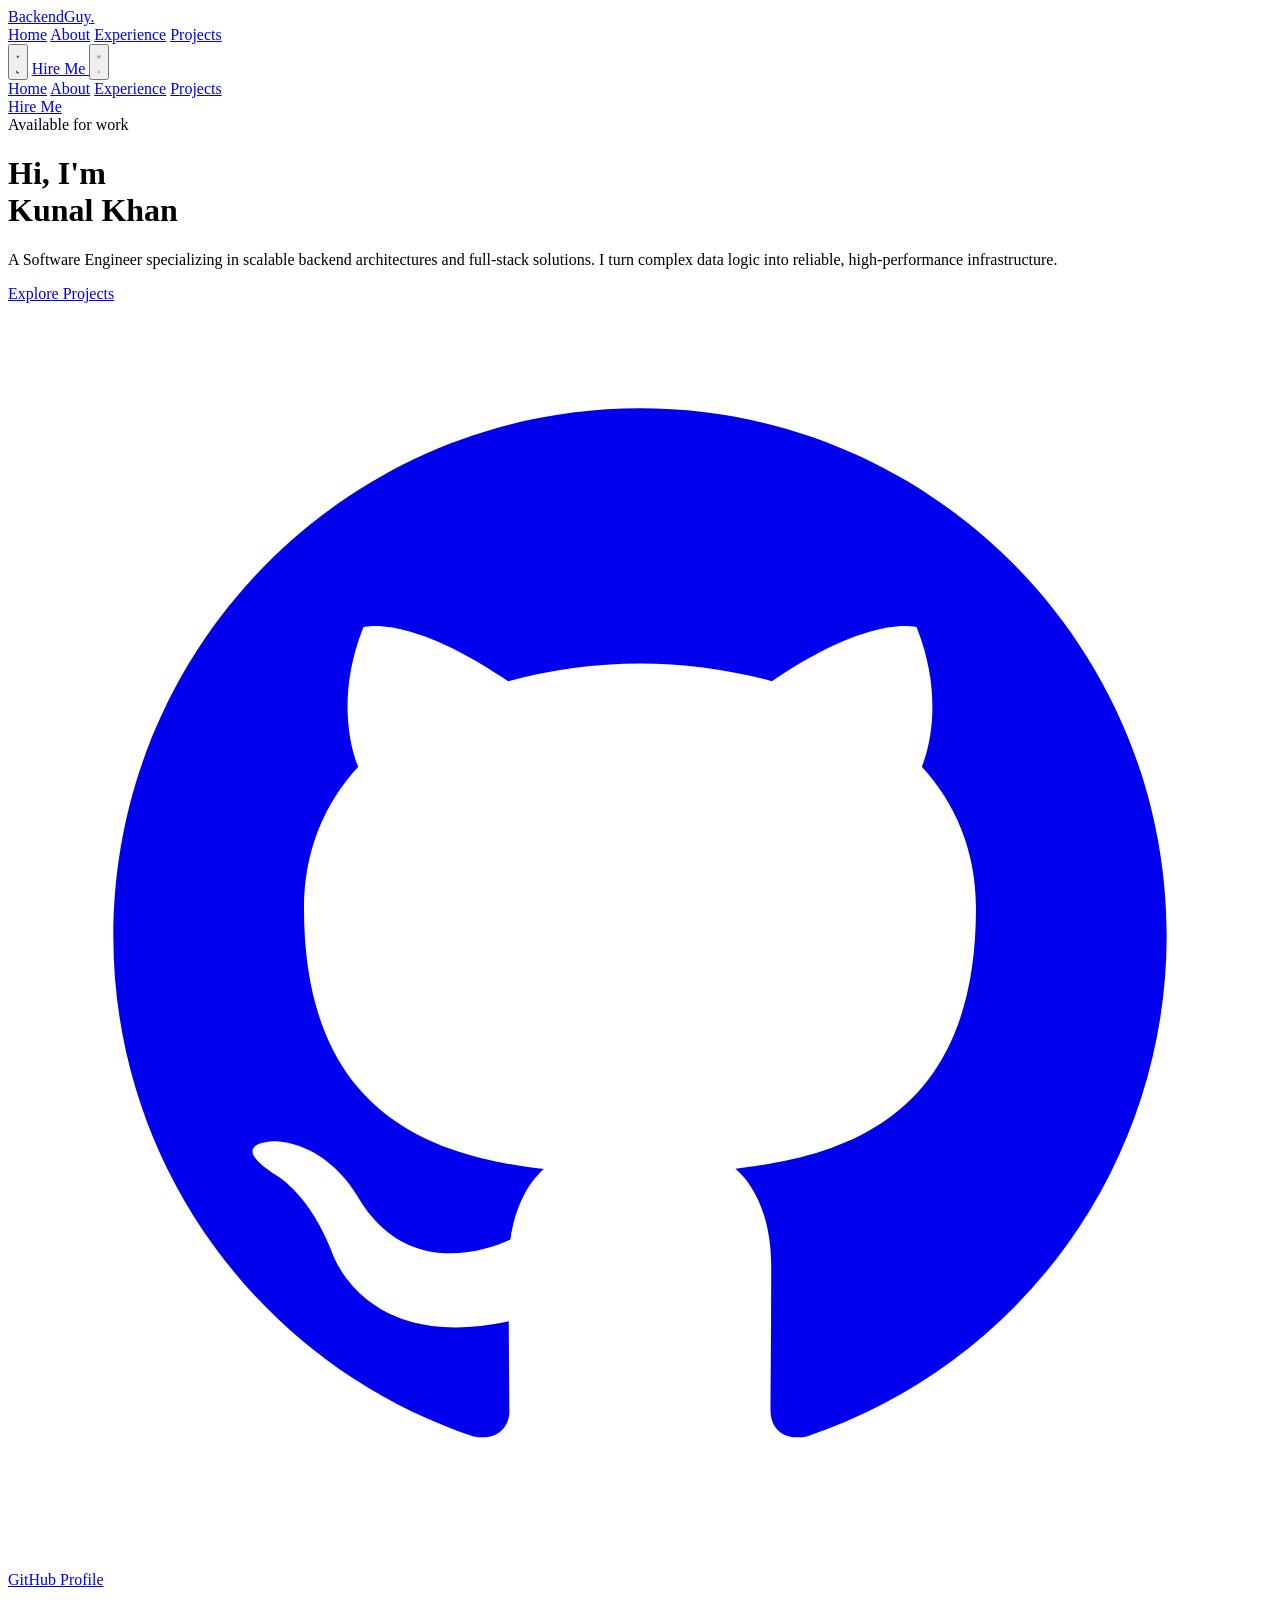
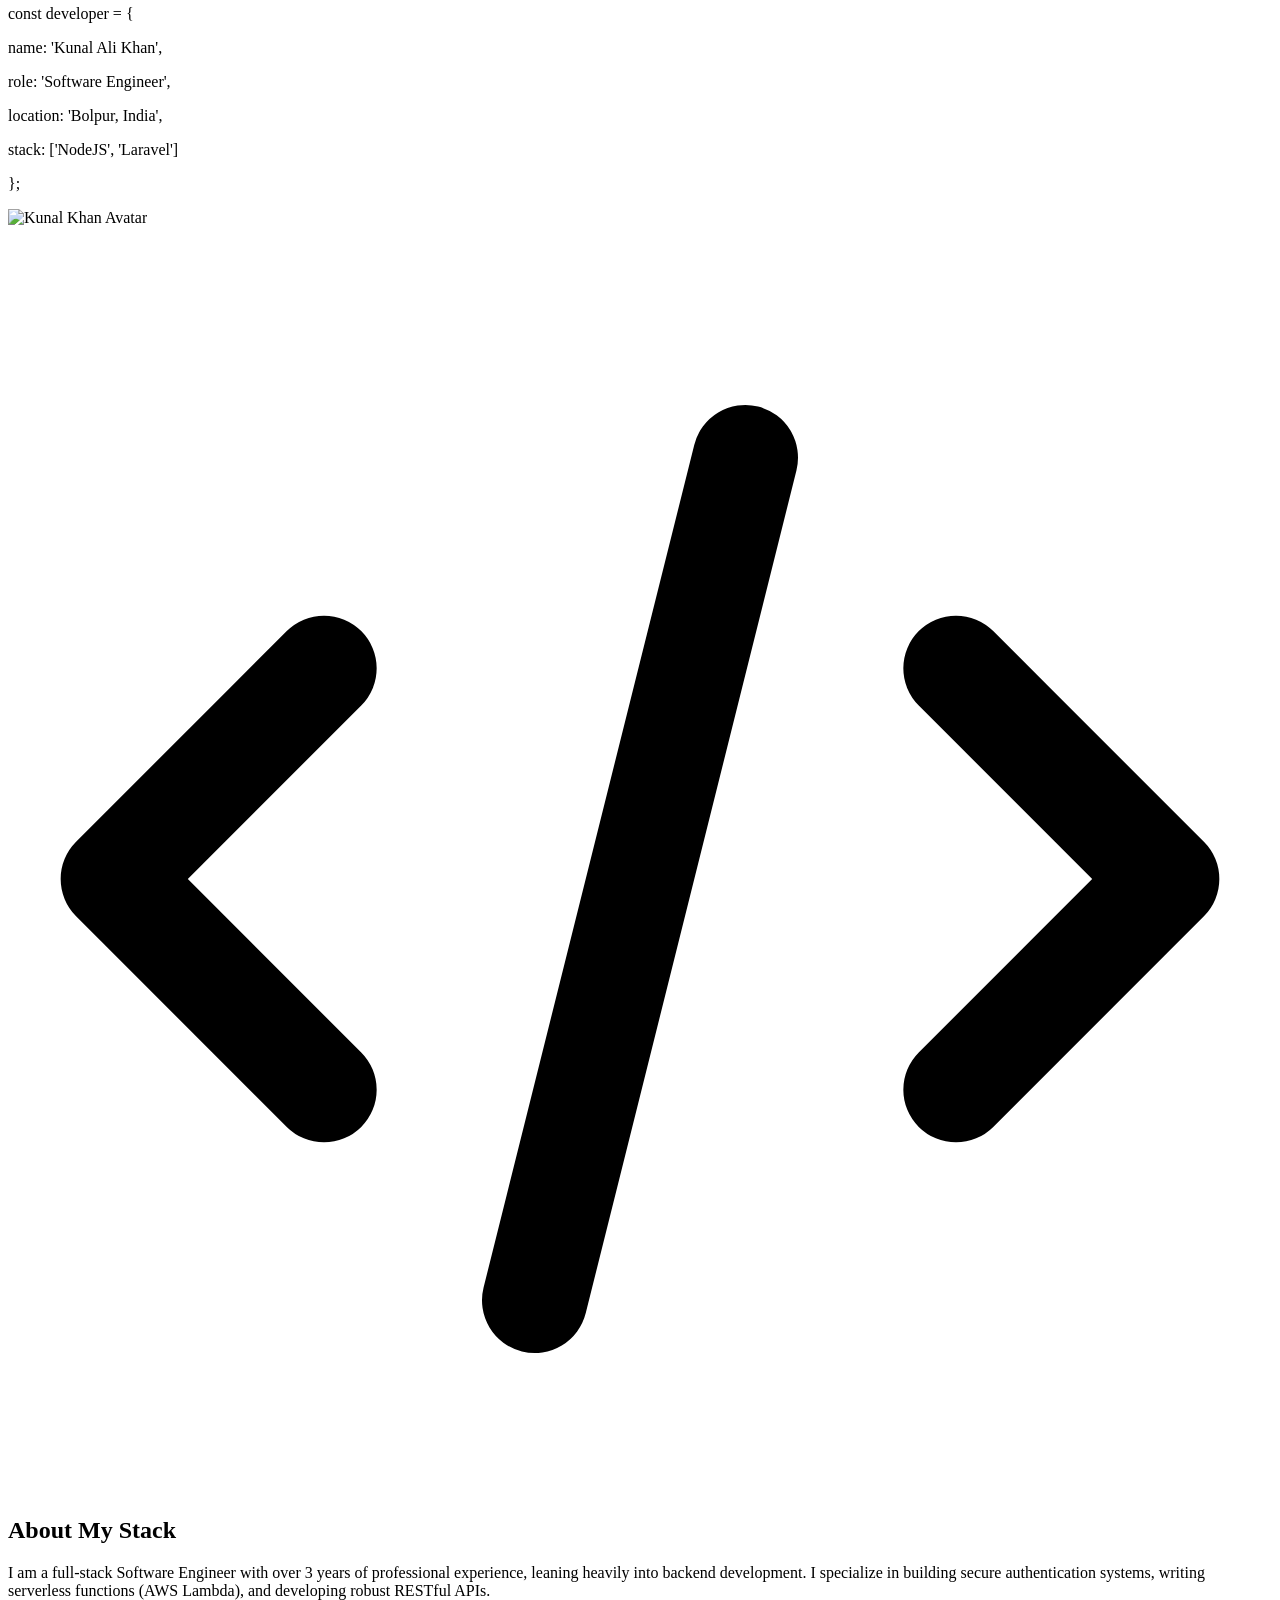
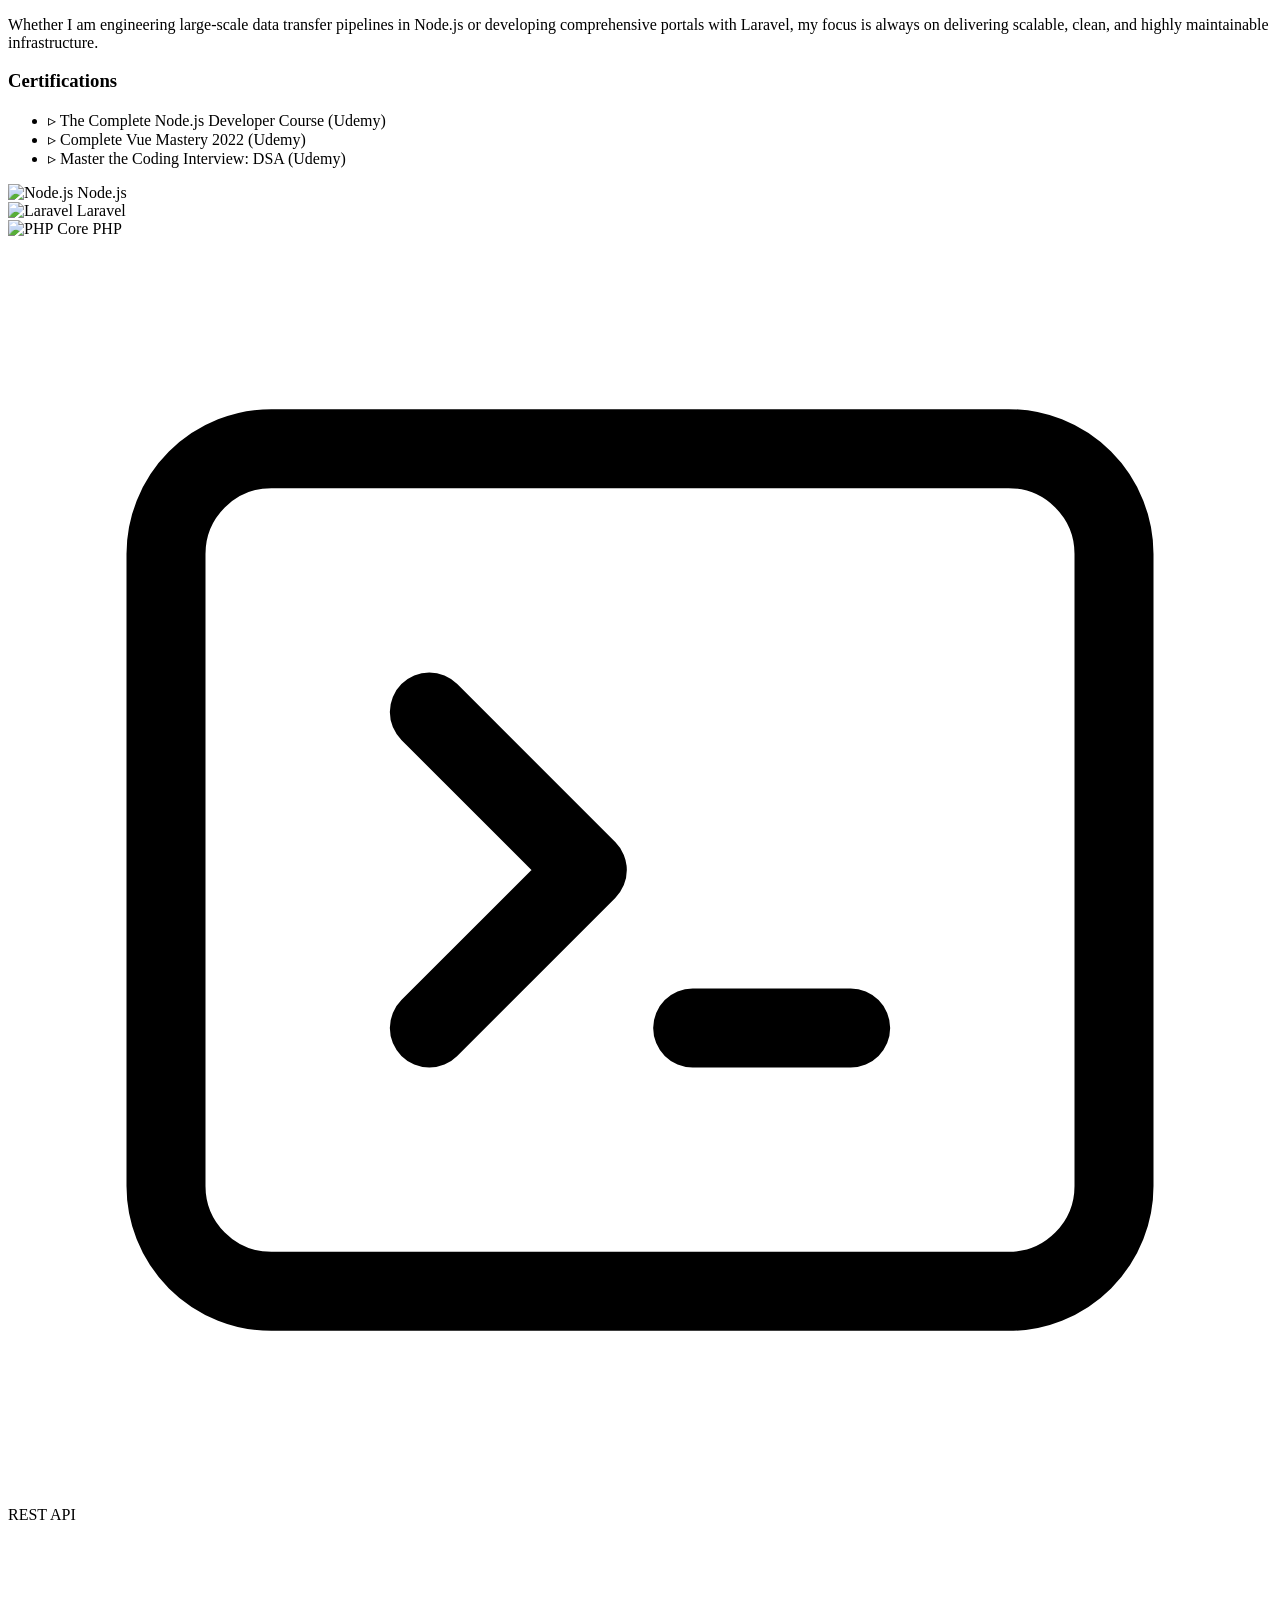
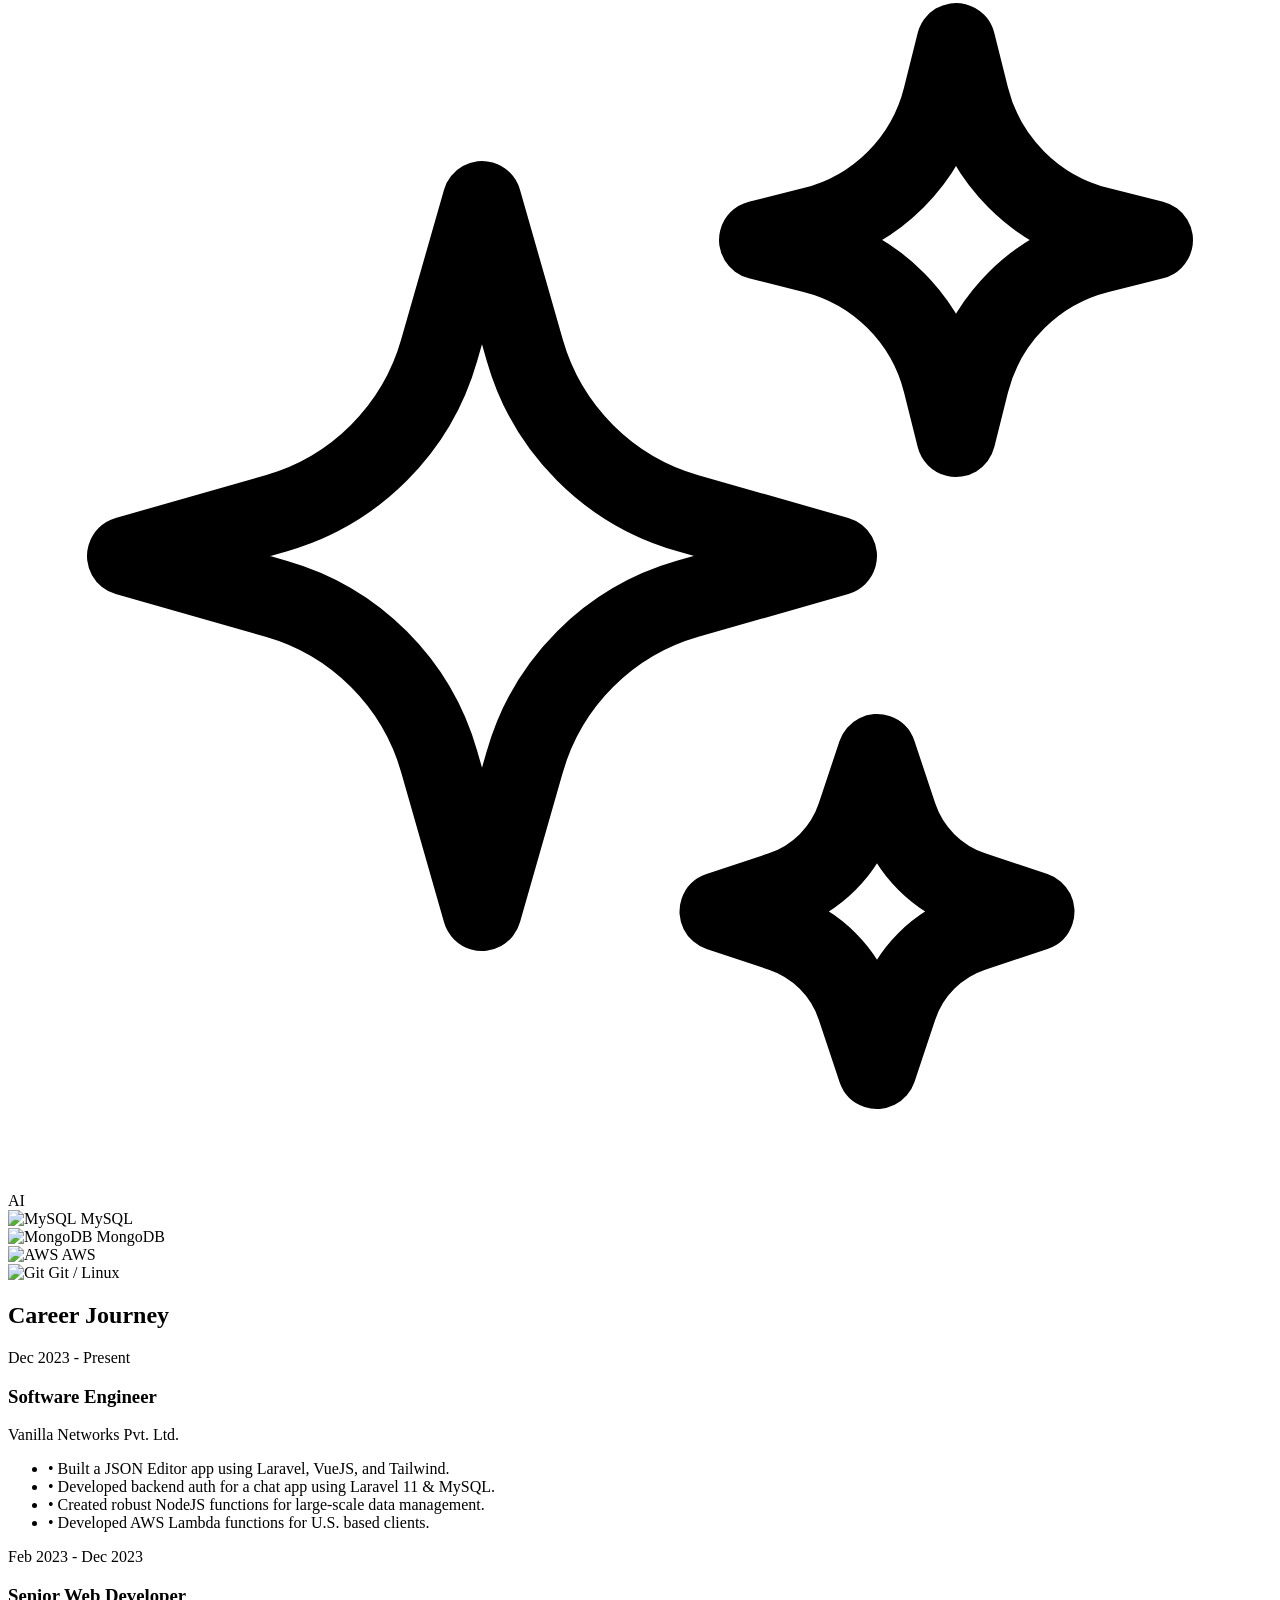
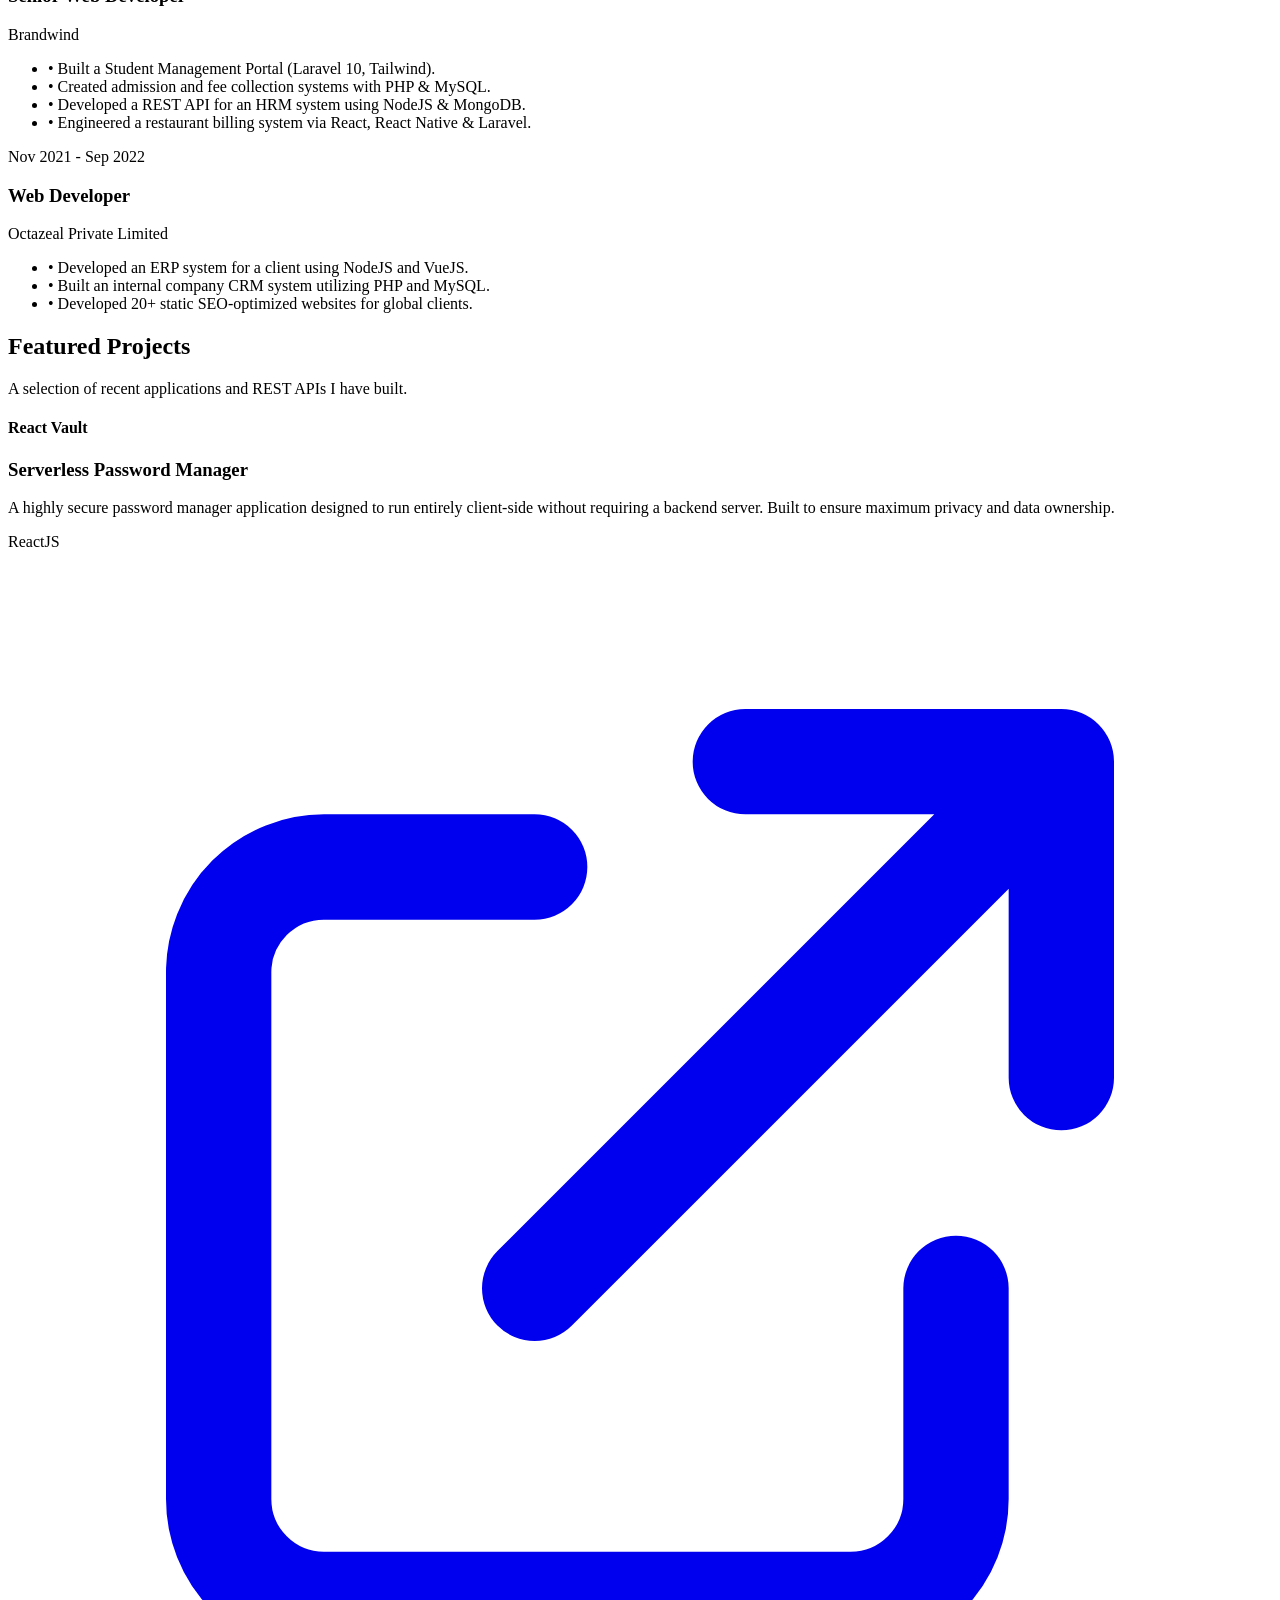
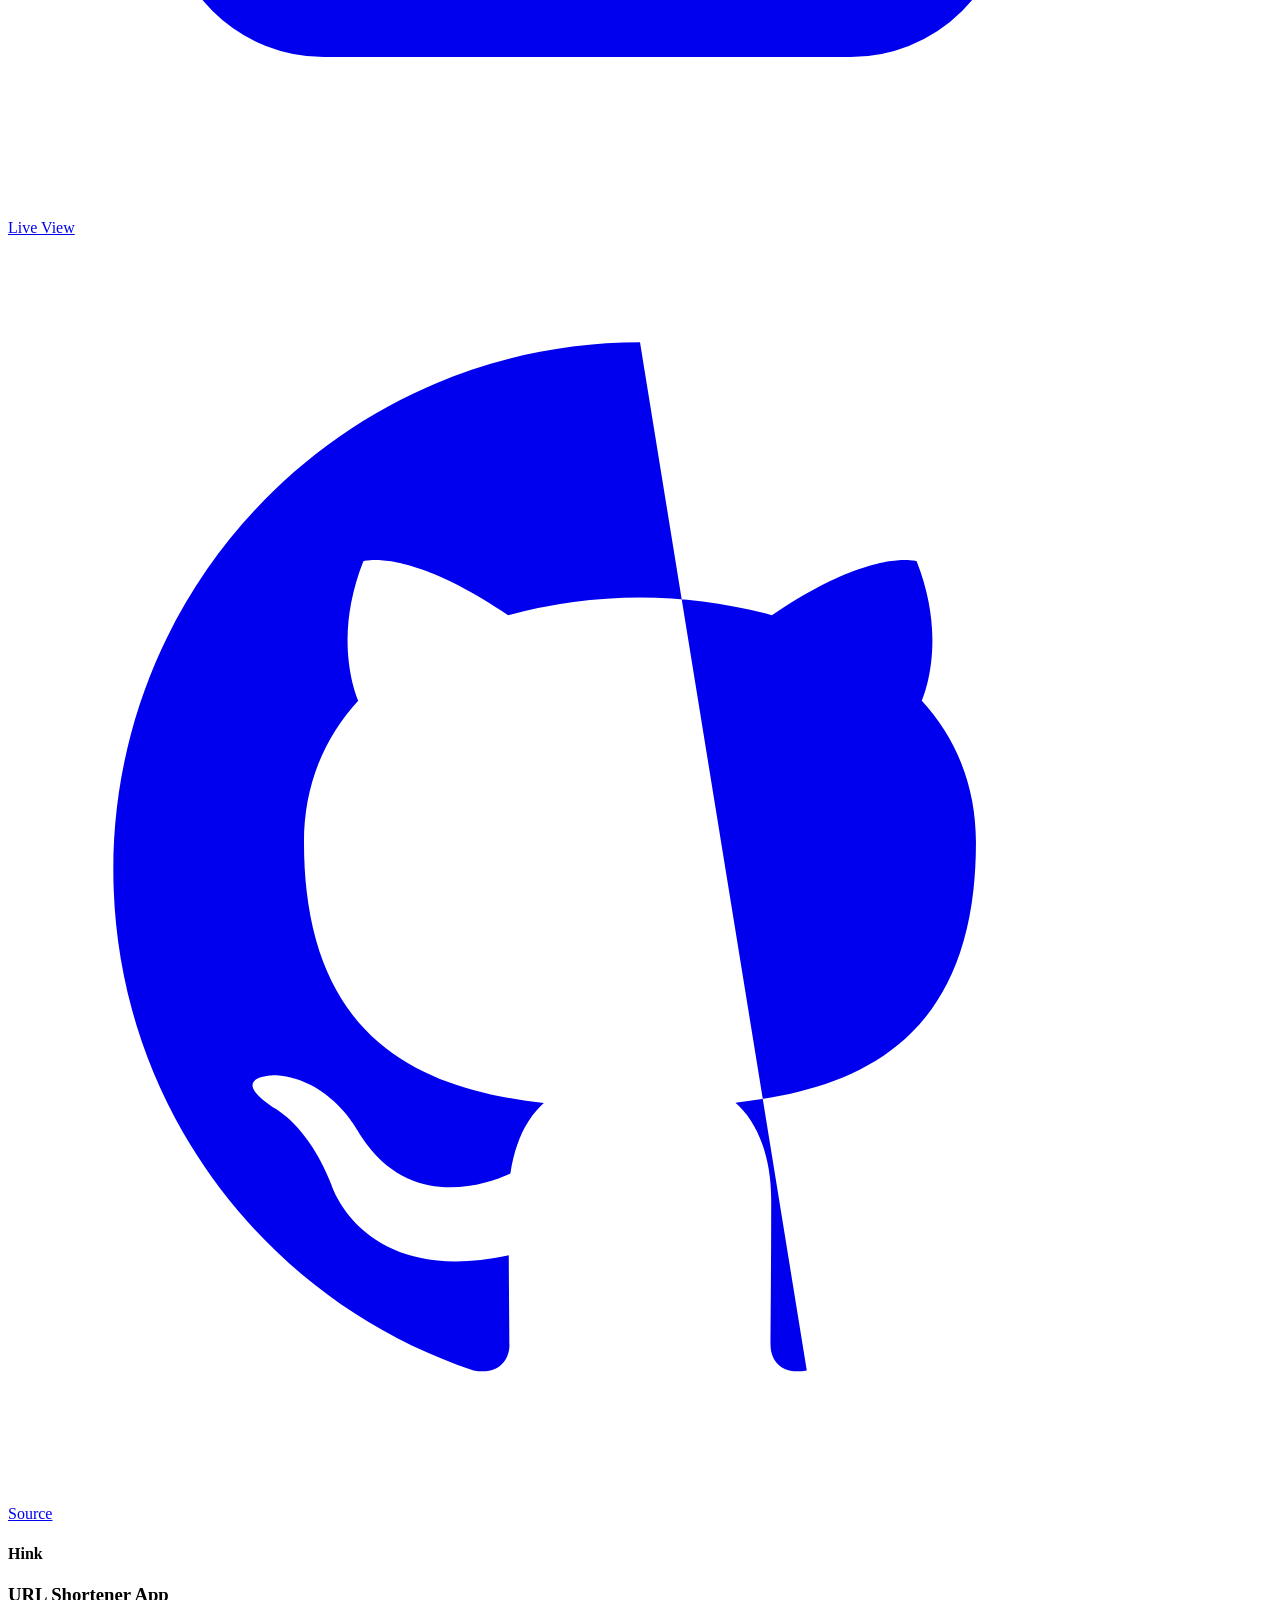
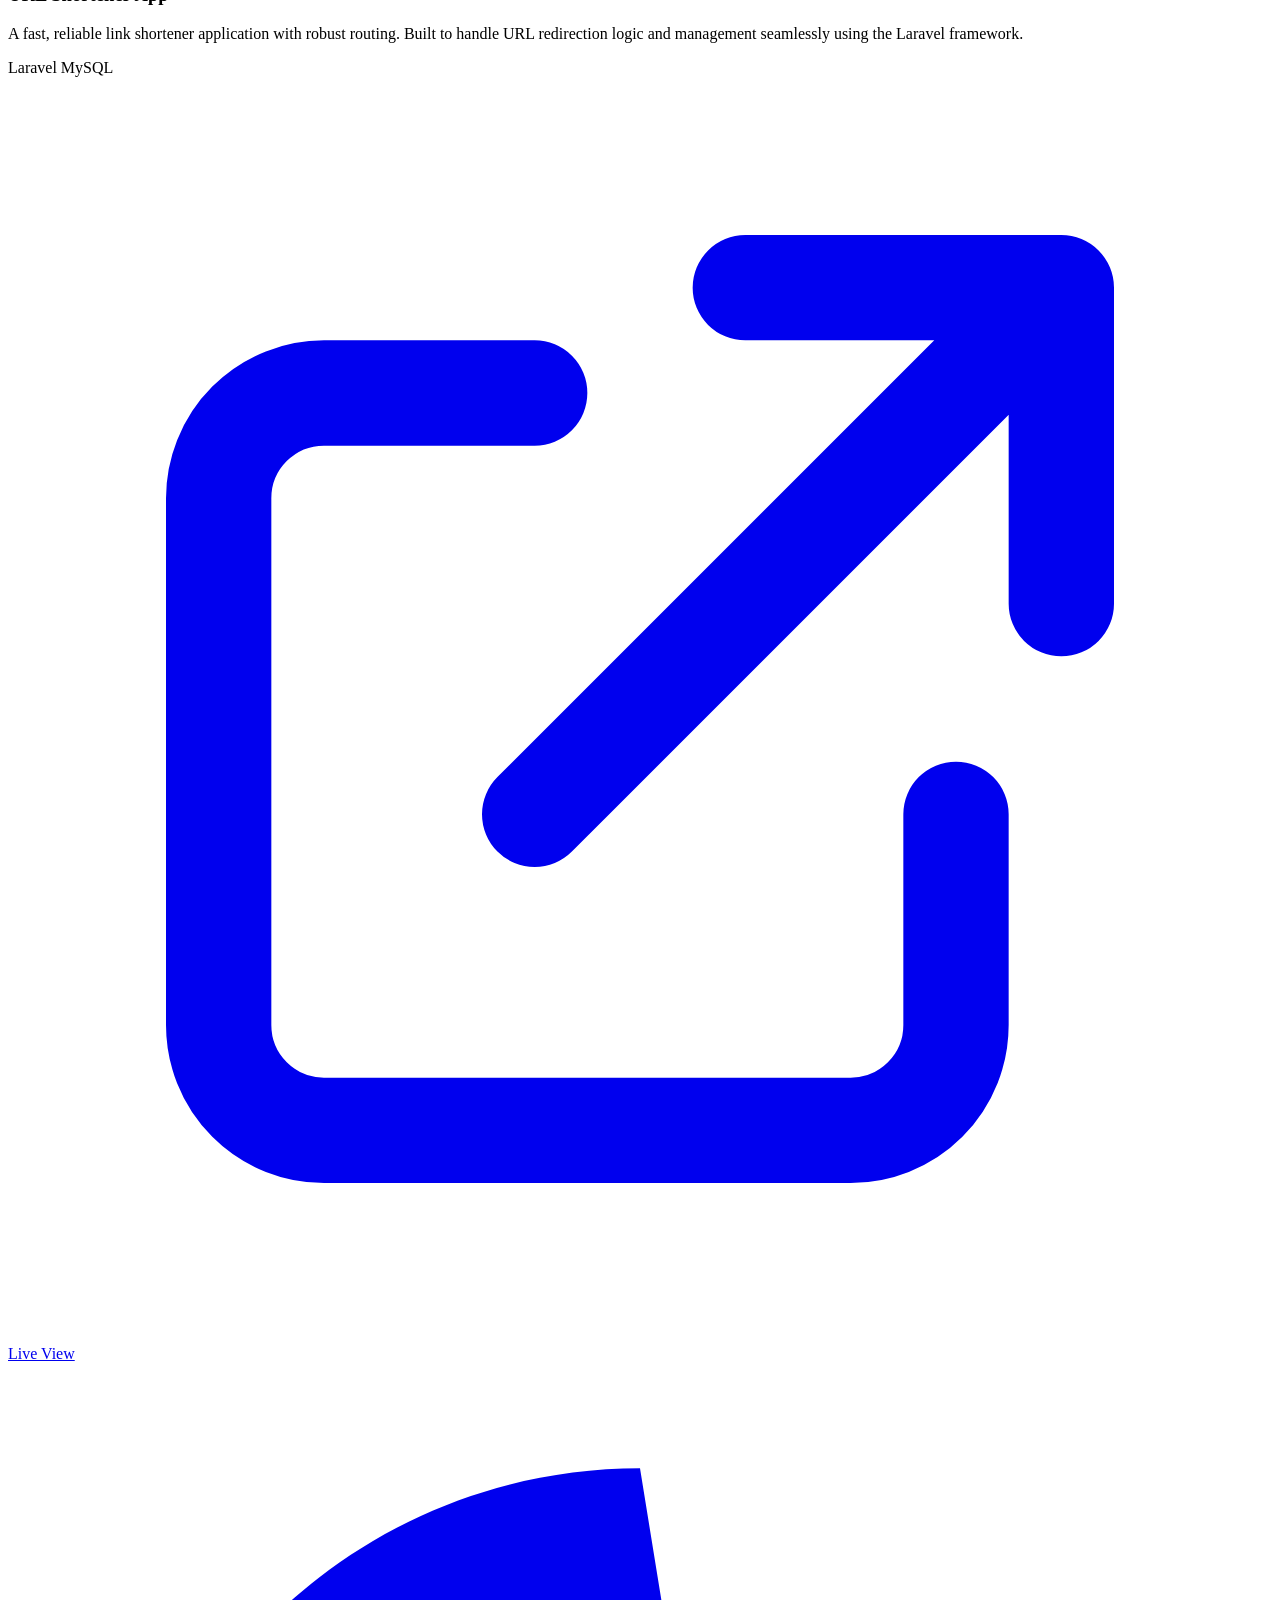
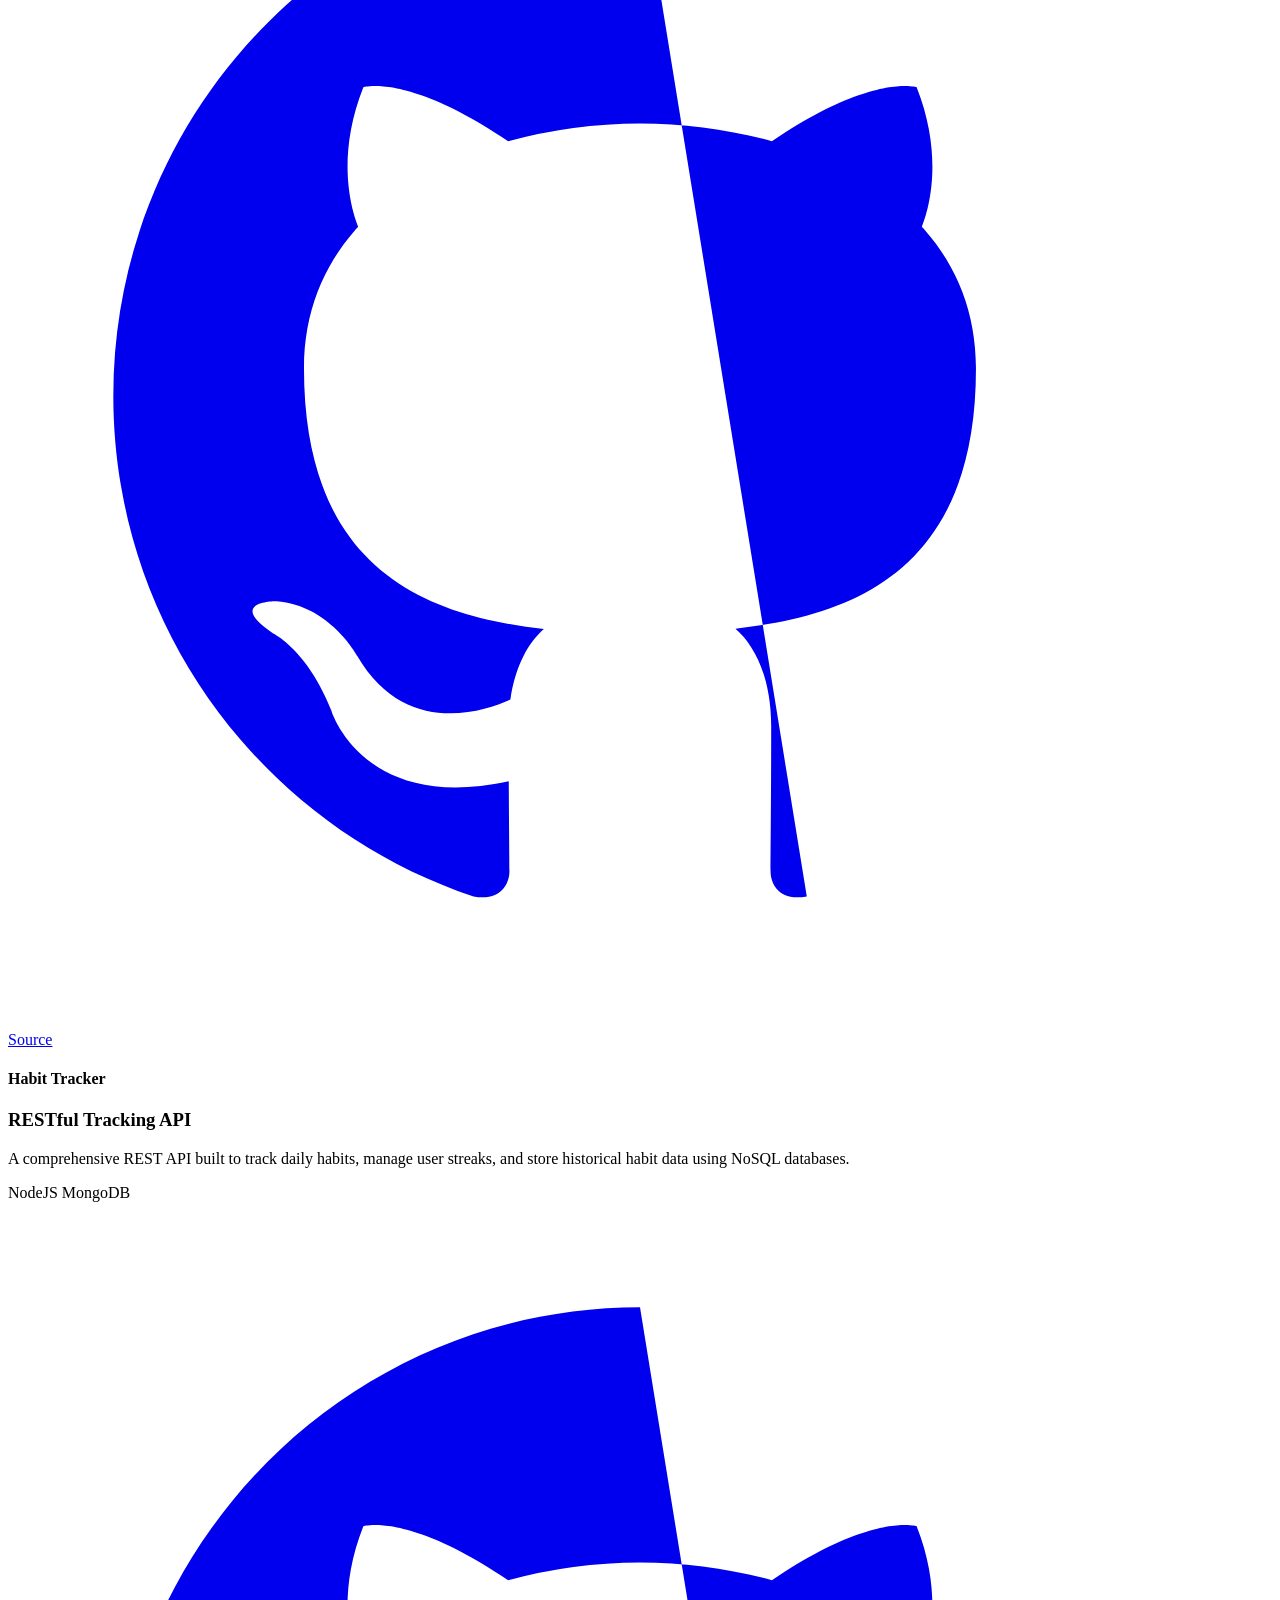
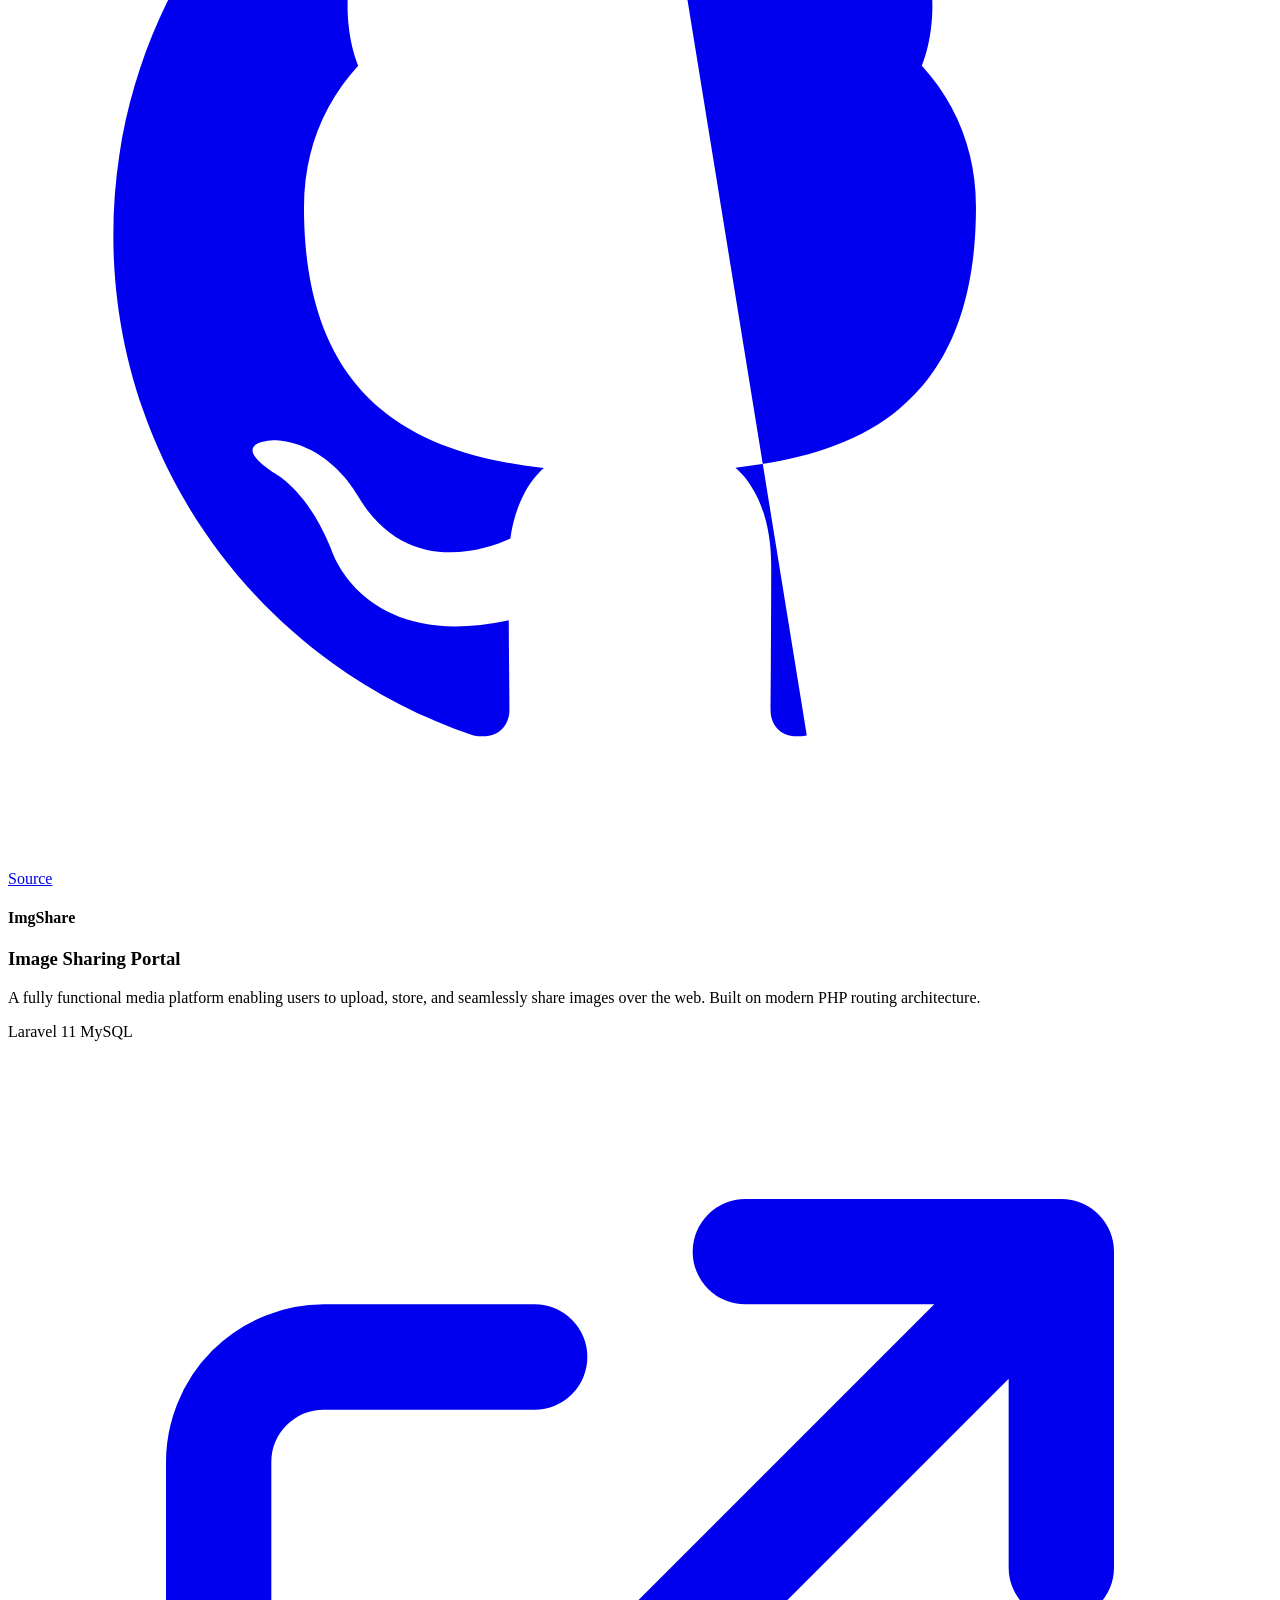
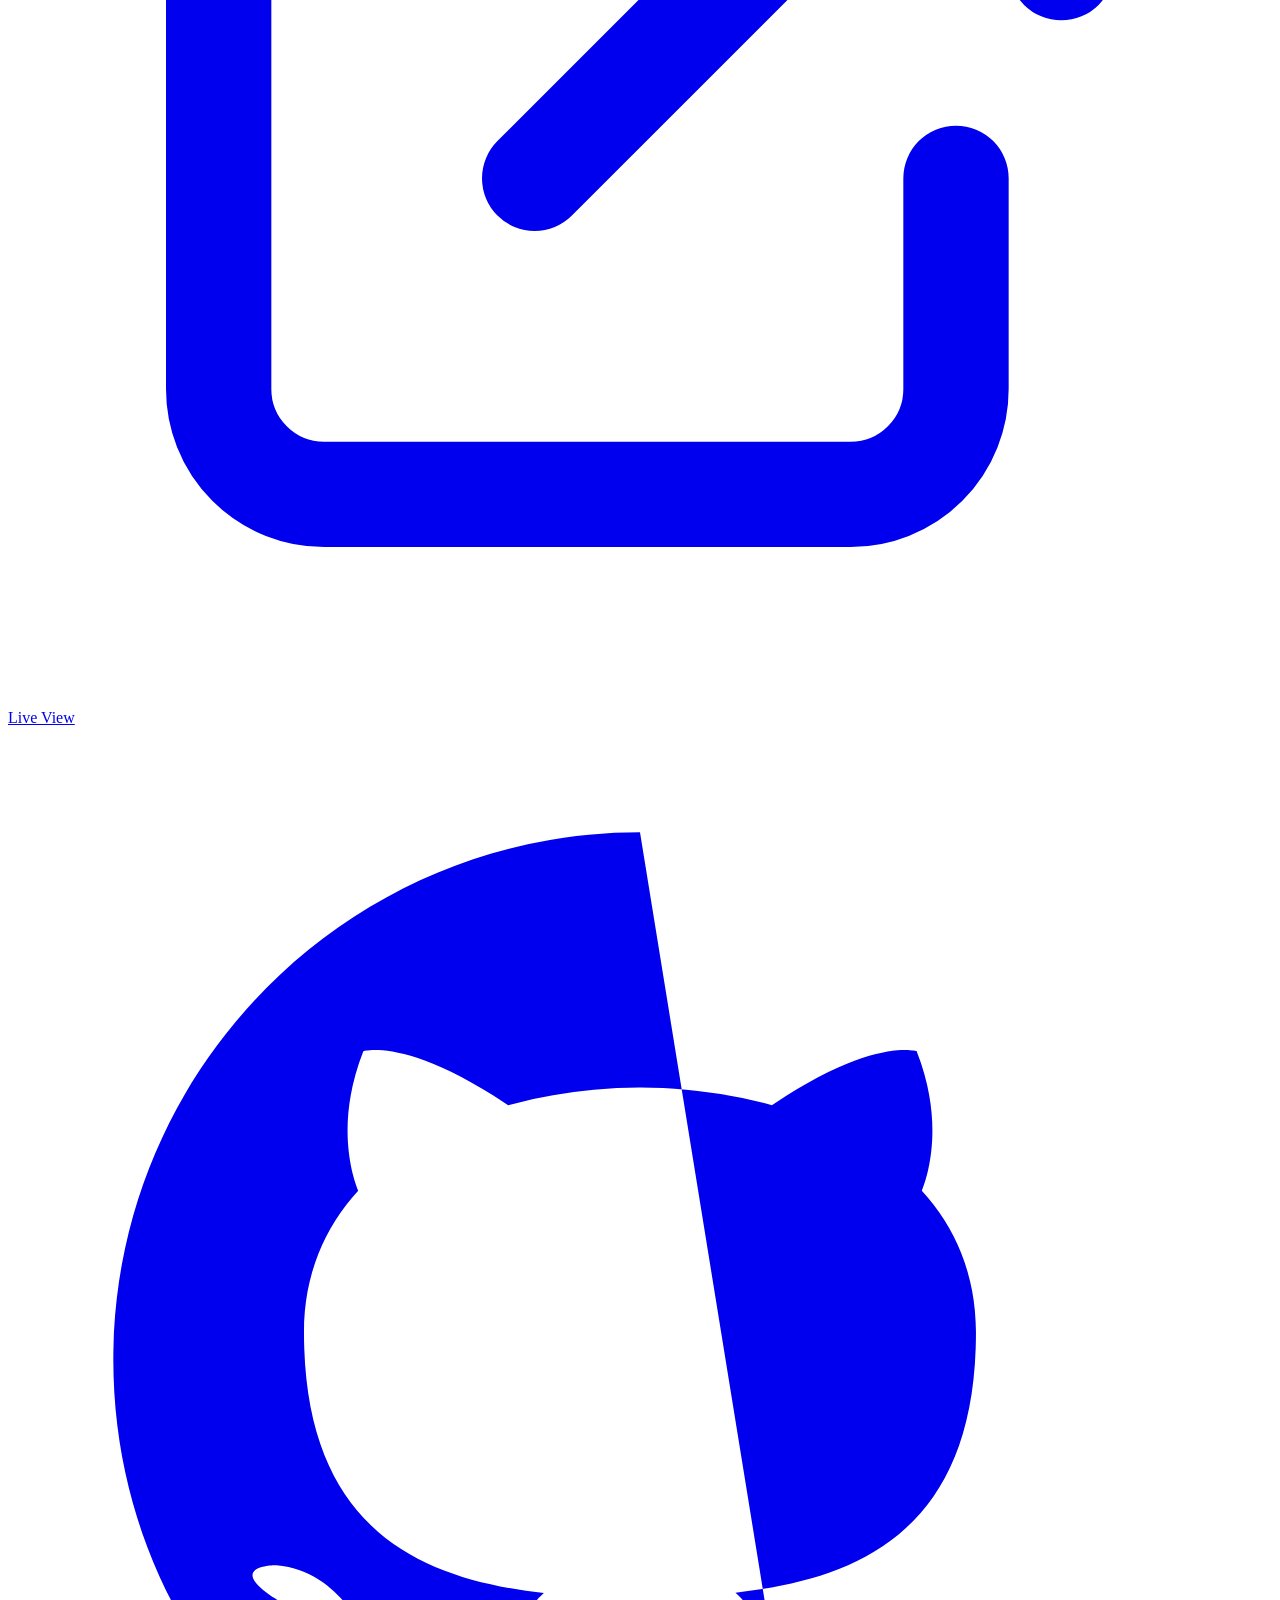
==== index.html @ 28c6eec7 "first commit" ====
<!DOCTYPE html>
<html lang="en" class="scroll-smooth">
<head>
    <meta charset="UTF-8">
    <meta name="viewport" content="width=device-width, initial-scale=1.0">
    <title>Kunal Ali Khan | Software Engineer & Backend Developer</title>
    <meta name="description" content="Portfolio of Kunal Ali Khan, Software Engineer specializing in scalable backends with Laravel, Node.js, and APIs.">
    
    <!-- Google Fonts: Inter & JetBrains Mono for tech look -->
    <link href="https://fonts.googleapis.com/css2?family=Inter:wght@300;400;600;800&family=JetBrains+Mono:wght@400;700&display=swap" rel="stylesheet">
    
    <!-- Tailwind CSS v4 CDN -->
    <script src="https://unpkg.com/@tailwindcss/browser@4"></script>

    <!-- Tailwind Configuration & Custom CSS -->
    <style type="text/tailwindcss">
        @theme {
            --font-sans: 'Inter', sans-serif;
            --font-mono: 'JetBrains Mono', monospace;
            /* Theme: Warm Amber & Yellow */
            --color-primary-400: #fbbf24; 
            --color-primary-500: #f59e0b; 
            --color-secondary-500: #eab308; 
            --color-secondary-600: #ca8a04; 
        }

        /* Explicitly enable class-based dark mode for Tailwind v4 */
        @variant dark (&:where(.dark, .dark *));

        /* Base Grid Pattern for Tech Vibe */
        .bg-grid-pattern {
            background-image: linear-gradient(to right, rgba(245, 158, 11, 0.05) 1px, transparent 1px),
                              linear-gradient(to bottom, rgba(245, 158, 11, 0.05) 1px, transparent 1px);
            background-size: 40px 40px;
        }

        .dark .bg-grid-pattern {
            background-image: linear-gradient(to right, rgba(251, 191, 36, 0.03) 1px, transparent 1px),
                              linear-gradient(to bottom, rgba(251, 191, 36, 0.03) 1px, transparent 1px);
        }

        /* Scroll Reveal Utility Classes */
        .reveal {
            opacity: 0;
            transform: translateY(30px);
            transition: all 0.8s cubic-bezier(0.5, 0, 0, 1);
        }
        .reveal.active {
            opacity: 1;
            transform: translateY(0);
        }
        .reveal-left {
            transform: translateX(-30px);
        }
        .reveal-right {
            transform: translateX(30px);
        }

        /* Custom Animations */
        @keyframes float {
            0% { transform: translateY(0px); }
            50% { transform: translateY(-10px); }
            100% { transform: translateY(0px); }
        }
        .animate-float { animation: float 4s ease-in-out infinite; }
        .animate-float-delayed { animation: float 4s ease-in-out 2s infinite; }
        
        @keyframes shimmer {
            0% { transform: translateX(-150%); }
            100% { transform: translateX(150%); }
        }
        .animate-shimmer {
            animation: shimmer 2s infinite;
        }
    </style>
</head>
<body class="bg-slate-50 text-slate-900 dark:bg-slate-950 dark:text-slate-100 transition-colors duration-300 font-sans antialiased relative selection:bg-primary-500 selection:text-slate-900">

    <!-- Grid Background -->
    <div class="fixed inset-0 bg-grid-pattern z-[-1] pointer-events-none"></div>

    <!-- NAVIGATION HEADER -->
    <nav id="navbar" class="fixed w-full top-0 z-50 bg-white/95 dark:bg-slate-950/95 backdrop-blur-xl border-b border-slate-200 dark:border-slate-800 transition-all duration-300 shadow-sm dark:shadow-none">
        <div class="max-w-7xl mx-auto px-4 sm:px-6 lg:px-8">
            <div class="flex justify-between items-center h-20 transition-all duration-300 relative z-50" id="nav-container">
                <!-- Logo -->
                <div class="flex-shrink-0 flex items-center">
                    <a href="#home" class="text-2xl font-extrabold tracking-tighter bg-clip-text text-transparent bg-gradient-to-r from-secondary-600 to-primary-500">
                        BackendGuy<span class="text-slate-900 dark:text-white">.</span>
                    </a>
                </div>
                
                <!-- Desktop Menu -->
                <div class="hidden md:flex items-center space-x-2">
                    <a href="#home" class="nav-link px-4 py-2 rounded-lg text-sm font-bold text-slate-700 dark:text-slate-300 hover:text-primary-500 dark:hover:text-primary-400 hover:bg-slate-100 dark:hover:bg-slate-800/50 transition-all">Home</a>
                    <a href="#about" class="nav-link px-4 py-2 rounded-lg text-sm font-bold text-slate-700 dark:text-slate-300 hover:text-primary-500 dark:hover:text-primary-400 hover:bg-slate-100 dark:hover:bg-slate-800/50 transition-all">About</a>
                    <a href="#experience" class="nav-link px-4 py-2 rounded-lg text-sm font-bold text-slate-700 dark:text-slate-300 hover:text-primary-500 dark:hover:text-primary-400 hover:bg-slate-100 dark:hover:bg-slate-800/50 transition-all">Experience</a>
                    <a href="#projects" class="nav-link px-4 py-2 rounded-lg text-sm font-bold text-slate-700 dark:text-slate-300 hover:text-primary-500 dark:hover:text-primary-400 hover:bg-slate-100 dark:hover:bg-slate-800/50 transition-all">Projects</a>
                </div>

                <!-- Right Side Actions -->
                <div class="flex items-center space-x-2 sm:space-x-4">
                    <!-- Theme Toggle -->
                    <button id="theme-toggle" class="p-2 rounded-full hover:bg-slate-200 dark:hover:bg-slate-800 transition-colors focus:outline-none" aria-label="Toggle Dark Mode">
                        <svg id="theme-toggle-light-icon" class="hidden w-5 h-5 text-amber-500" fill="currentColor" viewBox="0 0 20 20"><path d="M10 2a1 1 0 011 1v1a1 1 0 11-2 0V3a1 1 0 011-1zm4 8a4 4 0 11-8 0 4 4 0 018 0zm-.464 4.95l.707.707a1 1 0 001.414-1.414l-.707-.707a1 1 0 00-1.414 1.414zm2.12-10.607a1 1 0 010 1.414l-.706.707a1 1 0 11-1.414-1.414l.707-.707a1 1 0 011.414 0zM17 11a1 1 0 100-2h-1a1 1 0 100 2h1zm-7 4a1 1 0 011 1v1a1 1 0 11-2 0v-1a1 1 0 011-1zM5.05 6.464A1 1 0 106.465 5.05l-.708-.707a1 1 0 00-1.414 1.414l.707.707zm1.414 8.486l-.707.707a1 1 0 01-1.414-1.414l.707-.707a1 1 0 011.414 1.414zM4 11a1 1 0 100-2H3a1 1 0 000 2h1z"/></svg>
                        <svg id="theme-toggle-dark-icon" class="hidden w-5 h-5 text-slate-800 dark:text-slate-300" fill="currentColor" viewBox="0 0 20 20"><path d="M17.293 13.293A8 8 0 016.707 2.707a8.001 8.001 0 1010.586 10.586z"/></svg>
                    </button>
                    
                    <!-- Desktop CTA -->
                    <a href="#contact" class="hidden md:inline-flex px-5 py-2.5 text-sm font-bold text-slate-900 bg-gradient-to-r from-primary-400 to-primary-500 rounded-full hover:shadow-lg hover:shadow-primary-500/30 hover:-translate-y-0.5 transition-all">
                        Hire Me
                    </a>

                    <!-- Mobile Menu Button -->
                    <button id="mobile-menu-btn" class="md:hidden p-2 rounded-lg text-slate-800 dark:text-slate-200 hover:bg-slate-200 dark:hover:bg-slate-800 transition-colors focus:outline-none" aria-label="Open Mobile Menu">
                        <svg id="menu-icon-open" class="w-6 h-6" fill="none" stroke="currentColor" viewBox="0 0 24 24"><path stroke-linecap="round" stroke-linejoin="round" stroke-width="2" d="M4 6h16M4 12h16M4 18h16"/></svg>
                        <svg id="menu-icon-close" class="hidden w-6 h-6" fill="none" stroke="currentColor" viewBox="0 0 24 24"><path stroke-linecap="round" stroke-linejoin="round" stroke-width="2" d="M6 18L18 6M6 6l12 12"/></svg>
                    </button>
                </div>
            </div>
        </div>
    </nav>

    <!-- MOBILE MENU OVERLAY -->
    <div id="mobile-menu" class="fixed inset-0 z-40 bg-white dark:bg-slate-900 translate-x-full transition-transform duration-300 ease-in-out md:hidden flex flex-col pt-24 pb-8 px-6 overflow-y-auto shadow-2xl">
        <div class="flex flex-col space-y-2 text-center mt-8">
            <a href="#home" class="mobile-link text-2xl font-extrabold text-slate-800 dark:text-slate-200 py-4 border-b border-slate-100 dark:border-slate-800 transition-colors">Home</a>
            <a href="#about" class="mobile-link text-2xl font-extrabold text-slate-800 dark:text-slate-200 py-4 border-b border-slate-100 dark:border-slate-800 transition-colors">About</a>
            <a href="#experience" class="mobile-link text-2xl font-extrabold text-slate-800 dark:text-slate-200 py-4 border-b border-slate-100 dark:border-slate-800 transition-colors">Experience</a>
            <a href="#projects" class="mobile-link text-2xl font-extrabold text-slate-800 dark:text-slate-200 py-4 border-b border-slate-100 dark:border-slate-800 transition-colors">Projects</a>
            
            <div class="pt-10">
                <a href="#contact" class="mobile-link inline-block w-full px-6 py-4 text-lg font-bold text-slate-900 bg-gradient-to-r from-primary-400 to-primary-500 rounded-xl shadow-lg hover:shadow-primary-500/30 transition-all">
                    Hire Me
                </a>
            </div>
        </div>
    </div>

    <!-- HERO SECTION -->
    <main id="home" class="min-h-screen flex items-center pt-20 overflow-hidden relative">
        <div class="absolute top-1/4 left-1/4 w-96 h-96 bg-primary-500/20 rounded-full mix-blend-multiply filter blur-3xl opacity-50 dark:opacity-20 animate-float"></div>
        <div class="absolute bottom-1/4 right-1/4 w-96 h-96 bg-secondary-500/20 rounded-full mix-blend-multiply filter blur-3xl opacity-50 dark:opacity-20 animate-float-delayed"></div>

        <div class="max-w-7xl mx-auto px-4 sm:px-6 lg:px-8 w-full">
            <div class="grid grid-cols-1 lg:grid-cols-2 gap-12 items-center mt-10 lg:mt-0">
                
                <div class="reveal reveal-left">
                    <div class="inline-flex items-center space-x-2 px-3 py-1 rounded-full bg-slate-100 dark:bg-slate-800/80 border border-slate-200 dark:border-slate-700 mb-6">
                        <span class="relative flex h-2 w-2">
                          <span class="animate-ping absolute inline-flex h-full w-full rounded-full bg-green-400 opacity-75"></span>
                          <span class="relative inline-flex rounded-full h-2 w-2 bg-green-500"></span>
                        </span>
                        <span class="text-xs font-semibold text-slate-600 dark:text-slate-300 uppercase tracking-wider">Available for work</span>
                    </div>
                    
                    <h1 class="text-5xl sm:text-6xl md:text-7xl font-extrabold tracking-tight mb-6 leading-tight">
                        Hi, I'm <br>
                        <span class="bg-clip-text text-transparent bg-gradient-to-r from-secondary-600 to-primary-500">Kunal Khan</span><br>
                    </h1>
                    
                    <p class="text-lg sm:text-xl text-slate-600 dark:text-slate-400 mb-8 max-w-lg leading-relaxed">
                        A Software Engineer specializing in scalable backend architectures and full-stack solutions. I turn complex data logic into reliable, high-performance infrastructure.
                    </p>
                    
                    <div class="flex flex-wrap gap-4">
                        <a href="#projects" class="px-8 py-3.5 text-base font-bold rounded-lg text-slate-900 bg-primary-500 hover:bg-primary-400 transition-all shadow-xl shadow-primary-500/20 hover:-translate-y-1">
                            Explore Projects
                        </a>
                        <a href="https://github.com/kunalkhanx" target="_blank" class="px-8 py-3.5 text-base font-bold rounded-lg text-slate-900 bg-white border border-slate-200 dark:bg-slate-900 dark:text-white dark:border-slate-700 hover:bg-slate-50 dark:hover:bg-slate-800 transition-all hover:-translate-y-1 flex items-center gap-2">
                            <svg class="w-5 h-5" fill="currentColor" viewBox="0 0 24 24"><path fill-rule="evenodd" d="M12 2C6.477 2 2 6.484 2 12.017c0 4.425 2.865 8.18 6.839 9.504.5.092.682-.217.682-.483 0-.237-.008-.868-.013-1.703-2.782.605-3.369-1.343-3.369-1.343-.454-1.158-1.11-1.466-1.11-1.466-.908-.62.069-.608.069-.608 1.003.07 1.531 1.032 1.531 1.032.892 1.53 2.341 1.088 2.91.832.092-.647.35-1.088.636-1.338-2.22-.253-4.555-1.113-4.555-4.951 0-1.093.39-1.988 1.029-2.688-.103-.253-.446-1.272.098-2.65 0 0 .84-.27 2.75 1.026A9.564 9.564 0 0112 6.844c.85.004 1.705.115 2.504.337 1.909-1.296 2.747-1.027 2.747-1.027.546 1.379.202 2.398.1 2.651.64.7 1.028 1.595 1.028 2.688 0 3.848-2.339 4.695-4.566 4.943.359.309.678.92.678 1.855 0 1.338-.012 2.419-.012 2.747 0 .268.18.58.688.482A10.019 10.019 0 0022 12.017C22 6.484 17.522 2 12 2z" clip-rule="evenodd"/></svg>
                            GitHub Profile
                        </a>
                    </div>
                </div>

                <div class="reveal reveal-right hidden lg:block relative h-[500px]">
                    <div class="absolute top-10 right-10 w-80 bg-white dark:bg-slate-900 rounded-xl shadow-2xl border border-slate-200 dark:border-slate-700 p-4 transform rotate-3 animate-float overflow-hidden z-10 transition-colors duration-300">
                        <div class="flex gap-1.5 mb-3">
                            <div class="w-3 h-3 rounded-full bg-red-400 dark:bg-red-500"></div>
                            <div class="w-3 h-3 rounded-full bg-amber-400 dark:bg-amber-500"></div>
                            <div class="w-3 h-3 rounded-full bg-green-400 dark:bg-green-500"></div>
                        </div>
                        <div class="font-mono text-xs text-slate-600 dark:text-primary-400">
                            <p><span class="text-pink-600 dark:text-pink-500">const</span> <span class="text-blue-600 dark:text-blue-400">developer</span> = {</p>
                            <p class="pl-4">name: <span class="text-green-600 dark:text-green-300">'Kunal Ali Khan'</span>,</p>
                            <p class="pl-4">role: <span class="text-green-600 dark:text-green-300">'Software Engineer'</span>,</p>
                            <p class="pl-4">location: <span class="text-green-600 dark:text-green-300">'Bolpur, India'</span>,</p>
                            <p class="pl-4">stack: [<span class="text-amber-500">'NodeJS'</span>, <span class="text-amber-500">'Laravel'</span>]</p>
                            <p>};</p>
                        </div>
                    </div>
                    
                    <div class="absolute bottom-10 left-10 z-20">
                        <img class="h-64 w-64 rounded-full border-8 border-white dark:border-slate-800 shadow-2xl object-cover animate-float-delayed transition-colors duration-300" 
                             src="kunal.jpg" 
                             alt="Kunal Khan Avatar">
                    </div>
                </div>
            </div>
        </div>
    </main>

    <!-- ABOUT & SKILLS SECTION -->
    <section id="about" class="py-24 bg-white dark:bg-slate-900 relative transition-colors duration-300 border-y border-slate-200 dark:border-slate-800">
        <div class="max-w-7xl mx-auto px-4 sm:px-6 lg:px-8">
            <div class="grid grid-cols-1 lg:grid-cols-2 gap-16">
                <div class="reveal reveal-left">
                    <h2 class="text-3xl font-bold mb-6 text-slate-900 dark:text-white flex items-center gap-3">
                        <svg class="w-8 h-8 text-primary-500" fill="none" stroke="currentColor" viewBox="0 0 24 24"><path stroke-linecap="round" stroke-linejoin="round" stroke-width="2" d="M10 20l4-16m4 4l4 4-4 4M6 16l-4-4 4-4"/></svg>
                        About My Stack
                    </h2>
                    <p class="text-slate-600 dark:text-slate-400 mb-4 leading-relaxed">
                        I am a full-stack Software Engineer with over 3 years of professional experience, leaning heavily into backend development. I specialize in building secure authentication systems, writing serverless functions (AWS Lambda), and developing robust RESTful APIs.
                    </p>
                    <p class="text-slate-600 dark:text-slate-400 mb-8 leading-relaxed">
                        Whether I am engineering large-scale data transfer pipelines in Node.js or developing comprehensive portals with Laravel, my focus is always on delivering scalable, clean, and highly maintainable infrastructure.
                    </p>

                    <h3 class="text-lg font-bold text-slate-900 dark:text-white mb-3">Certifications</h3>
                    <ul class="space-y-2 text-sm text-slate-600 dark:text-slate-400">
                        <li class="flex items-start gap-2">
                            <span class="text-primary-500 mt-1">▹</span> The Complete Node.js Developer Course (Udemy)
                        </li>
                        <li class="flex items-start gap-2">
                            <span class="text-primary-500 mt-1">▹</span> Complete Vue Mastery 2022 (Udemy)
                        </li>
                        <li class="flex items-start gap-2">
                            <span class="text-primary-500 mt-1">▹</span> Master the Coding Interview: DSA (Udemy)
                        </li>
                    </ul>
                </div>

                <div class="reveal reveal-right grid grid-cols-2 sm:grid-cols-3 gap-4">
                    <div class="p-4 bg-slate-50 dark:bg-slate-800/50 rounded-xl border border-slate-200 dark:border-slate-700 flex flex-col items-center justify-center gap-3 hover:border-primary-500 transition-colors">
                        <img src="https://cdn.jsdelivr.net/gh/devicons/devicon/icons/nodejs/nodejs-original.svg" class="w-10 h-10" alt="Node.js">
                        <span class="text-sm font-semibold">Node.js</span>
                    </div>
                    <div class="p-4 bg-slate-50 dark:bg-slate-800/50 rounded-xl border border-slate-200 dark:border-slate-700 flex flex-col items-center justify-center gap-3 hover:border-primary-500 transition-colors">
                        <img src="https://cdn.jsdelivr.net/gh/devicons/devicon/icons/laravel/laravel-original.svg" class="w-10 h-10" alt="Laravel">
                        <span class="text-sm font-semibold">Laravel</span>
                    </div>
                    <div class="p-4 bg-slate-50 dark:bg-slate-800/50 rounded-xl border border-slate-200 dark:border-slate-700 flex flex-col items-center justify-center gap-3 hover:border-primary-500 transition-colors">
                        <img src="https://cdn.jsdelivr.net/gh/devicons/devicon/icons/php/php-original.svg" class="w-10 h-10" alt="PHP">
                        <span class="text-sm font-semibold">Core PHP</span>
                    </div>

                    <div class="p-4 bg-slate-50 dark:bg-slate-800/50 rounded-xl border border-slate-200 dark:border-slate-700 flex flex-col items-center justify-center gap-3 hover:border-primary-500 transition-colors">
                        <svg class="w-10 h-10 text-emerald-500" fill="none" stroke="currentColor" viewBox="0 0 24 24">
                            <path stroke-linecap="round" stroke-linejoin="round" stroke-width="1.5" d="M8 9l3 3-3 3m5 0h3M5 20h14a2 2 0 002-2V6a2 2 0 00-2-2H5a2 2 0 00-2 2v12a2 2 0 002 2z"></path>
                        </svg>
                        <span class="text-sm font-semibold">REST API</span>
                    </div>
                    <div class="p-4 bg-slate-50 dark:bg-slate-800/50 rounded-xl border border-slate-200 dark:border-slate-700 flex flex-col items-center justify-center gap-3 hover:border-primary-500 transition-colors">
                        <svg class="w-10 h-10 text-fuchsia-500" fill="none" stroke="currentColor" viewBox="0 0 24 24">
                            <path stroke-linecap="round" stroke-linejoin="round" stroke-width="1.5" d="M9.813 15.904L9 18.75l-.813-2.846a4.5 4.5 0 00-3.09-3.09L2.25 12l2.846-.813a4.5 4.5 0 003.09-3.09L9 5.25l.813 2.846a4.5 4.5 0 003.09 3.09L15.75 12l-2.846.813a4.5 4.5 0 00-3.09 3.09zM18.259 8.715L18 9.75l-.259-1.035a3.375 3.375 0 00-2.455-2.456L14.25 6l1.036-.259a3.375 3.375 0 002.455-2.456L18 2.25l.259 1.035a3.375 3.375 0 002.456 2.456L21.75 6l-1.035.259a3.375 3.375 0 00-2.456 2.456zM16.894 20.567L16.5 21.75l-.394-1.183a2.25 2.25 0 00-1.423-1.423L13.5 18.75l1.183-.394a2.25 2.25 0 001.423-1.423l.394-1.183.394 1.183a2.25 2.25 0 001.423 1.423l1.183.394-1.183.394a2.25 2.25 0 00-1.423 1.423z"></path>
                        </svg>
                        <span class="text-sm font-semibold">AI</span>
                    </div>
                    
                    <div class="p-4 bg-slate-50 dark:bg-slate-800/50 rounded-xl border border-slate-200 dark:border-slate-700 flex flex-col items-center justify-center gap-3 hover:border-primary-500 transition-colors">
                        <img src="https://cdn.jsdelivr.net/gh/devicons/devicon/icons/mysql/mysql-original-wordmark.svg" class="w-10 h-10" alt="MySQL">
                        <span class="text-sm font-semibold">MySQL</span>
                    </div>
                    <div class="p-4 bg-slate-50 dark:bg-slate-800/50 rounded-xl border border-slate-200 dark:border-slate-700 flex flex-col items-center justify-center gap-3 hover:border-primary-500 transition-colors">
                        <img src="https://cdn.jsdelivr.net/gh/devicons/devicon/icons/mongodb/mongodb-original.svg" class="w-10 h-10" alt="MongoDB">
                        <span class="text-sm font-semibold">MongoDB</span>
                    </div>
                    <div class="p-4 bg-slate-50 dark:bg-slate-800/50 rounded-xl border border-slate-200 dark:border-slate-700 flex flex-col items-center justify-center gap-3 hover:border-primary-500 transition-colors">
                        <img src="https://cdn.jsdelivr.net/gh/devicons/devicon/icons/amazonwebservices/amazonwebservices-original-wordmark.svg" class="w-10 h-10 dark:invert" alt="AWS">
                        <span class="text-sm font-semibold">AWS</span>
                    </div>
                    <div class="p-4 bg-slate-50 dark:bg-slate-800/50 rounded-xl border border-slate-200 dark:border-slate-700 flex flex-col items-center justify-center gap-3 hover:border-primary-500 transition-colors">
                        <img src="https://cdn.jsdelivr.net/gh/devicons/devicon/icons/git/git-original.svg" class="w-10 h-10" alt="Git">
                        <span class="text-sm font-semibold">Git / Linux</span>
                    </div>
                </div>
            </div>
        </div>
    </section>

    <!-- EXPERIENCE TIMELINE -->
    <section id="experience" class="py-24 relative bg-slate-50 dark:bg-slate-950 transition-colors duration-300">
        <div class="max-w-4xl mx-auto px-4 sm:px-6 lg:px-8">
            <div class="reveal text-center mb-16">
                <h2 class="text-3xl md:text-4xl font-bold text-slate-900 dark:text-white">Career Journey</h2>
                <div class="w-24 h-1 bg-gradient-to-r from-secondary-500 to-primary-500 mx-auto mt-4 rounded-full"></div>
            </div>

            <div class="relative border-l-2 border-slate-200 dark:border-slate-700 ml-4 md:ml-0 md:border-l-0">
                
                <!-- Timeline Item 1 -->
                <div class="reveal relative md:w-1/2 md:pr-12 md:ml-0 mb-12 pl-8 md:pl-0 md:text-right">
                    <div class="absolute w-4 h-4 bg-primary-500 rounded-full border-4 border-slate-50 dark:border-slate-950 left-[-9px] md:left-auto md:-right-2 top-1"></div>
                    <div class="bg-white dark:bg-slate-900 p-6 rounded-2xl shadow-sm border border-slate-200 dark:border-slate-800 hover:shadow-md hover:border-primary-400 transition-all text-left md:text-right">
                        <span class="text-primary-600 dark:text-primary-400 text-sm font-bold tracking-wider">Dec 2023 - Present</span>
                        <h3 class="text-xl font-bold mt-2">Software Engineer</h3>
                        <p class="text-slate-500 dark:text-slate-400 text-sm mt-1">Vanilla Networks Pvt. Ltd.</p>
                        <ul class="text-slate-600 dark:text-slate-300 mt-4 text-sm leading-relaxed space-y-2 inline-block md:text-right list-inside">
                            <li>• Built a JSON Editor app using Laravel, VueJS, and Tailwind.</li>
                            <li>• Developed backend auth for a chat app using Laravel 11 & MySQL.</li>
                            <li>• Created robust NodeJS functions for large-scale data management.</li>
                            <li>• Developed AWS Lambda functions for U.S. based clients.</li>
                        </ul>
                    </div>
                </div>

                <!-- Timeline Central Line for Desktop -->
                <div class="hidden md:block absolute left-1/2 top-0 bottom-0 w-0.5 bg-slate-200 dark:bg-slate-700 -ml-px"></div>

                <!-- Timeline Item 2 -->
                <div class="reveal relative md:w-1/2 md:pl-12 md:ml-auto mb-12 pl-8 text-left">
                    <div class="absolute w-4 h-4 bg-secondary-500 rounded-full border-4 border-slate-50 dark:border-slate-950 left-[-9px] md:-left-2 top-1"></div>
                    <div class="bg-white dark:bg-slate-900 p-6 rounded-2xl shadow-sm border border-slate-200 dark:border-slate-800 hover:shadow-md hover:border-secondary-400 transition-all">
                        <span class="text-secondary-600 dark:text-secondary-400 text-sm font-bold tracking-wider">Feb 2023 - Dec 2023</span>
                        <h3 class="text-xl font-bold mt-2">Senior Web Developer</h3>
                        <p class="text-slate-500 dark:text-slate-400 text-sm mt-1">Brandwind</p>
                        <ul class="text-slate-600 dark:text-slate-300 mt-4 text-sm leading-relaxed space-y-2">
                            <li>• Built a Student Management Portal (Laravel 10, Tailwind).</li>
                            <li>• Created admission and fee collection systems with PHP & MySQL.</li>
                            <li>• Developed a REST API for an HRM system using NodeJS & MongoDB.</li>
                            <li>• Engineered a restaurant billing system via React, React Native & Laravel.</li>
                        </ul>
                    </div>
                </div>

                <!-- Timeline Item 3 -->
                <div class="reveal relative md:w-1/2 md:pr-12 md:ml-0 mb-12 pl-8 md:pl-0 md:text-right">
                    <div class="absolute w-4 h-4 bg-primary-500 rounded-full border-4 border-slate-50 dark:border-slate-950 left-[-9px] md:left-auto md:-right-2 top-1"></div>
                    <div class="bg-white dark:bg-slate-900 p-6 rounded-2xl shadow-sm border border-slate-200 dark:border-slate-800 hover:shadow-md hover:border-primary-400 transition-all text-left md:text-right">
                        <span class="text-primary-600 dark:text-primary-400 text-sm font-bold tracking-wider">Nov 2021 - Sep 2022</span>
                        <h3 class="text-xl font-bold mt-2">Web Developer</h3>
                        <p class="text-slate-500 dark:text-slate-400 text-sm mt-1">Octazeal Private Limited</p>
                        <ul class="text-slate-600 dark:text-slate-300 mt-4 text-sm leading-relaxed space-y-2 inline-block md:text-right list-inside">
                            <li>• Developed an ERP system for a client using NodeJS and VueJS.</li>
                            <li>• Built an internal company CRM system utilizing PHP and MySQL.</li>
                            <li>• Developed 20+ static SEO-optimized websites for global clients.</li>
                        </ul>
                    </div>
                </div>

            </div>
        </div>
    </section>

    <!-- PROJECTS SECTION -->
    <section id="projects" class="py-24 bg-white dark:bg-slate-900/50 border-y border-slate-200 dark:border-slate-800 transition-colors duration-300">
        <div class="max-w-7xl mx-auto px-4 sm:px-6 lg:px-8">
            <div class="reveal text-center mb-16">
                <h2 class="text-3xl md:text-4xl font-bold text-slate-900 dark:text-white">Featured Projects</h2>
                <p class="mt-4 text-slate-600 dark:text-slate-400 max-w-2xl mx-auto">A selection of recent applications and REST APIs I have built.</p>
            </div>
            
            <div class="grid grid-cols-1 md:grid-cols-2 gap-8 lg:gap-10">
                
                <div class="reveal group bg-slate-50 dark:bg-slate-900 rounded-2xl border border-slate-200 dark:border-slate-800 overflow-hidden hover:-translate-y-2 hover:shadow-2xl hover:shadow-primary-500/10 transition-all duration-300 flex flex-col">
                    <div class="h-40 relative overflow-hidden bg-gradient-to-br from-blue-500/10 to-slate-200 dark:from-blue-500/20 dark:to-slate-900 flex items-center justify-center border-b border-slate-200 dark:border-slate-800">
                        <div class="absolute inset-0 bg-[url('[data-uri]')] dark:opacity-100 opacity-50 invert dark:invert-0"></div>
                        <h4 class="text-2xl font-black text-slate-800 dark:text-white tracking-widest uppercase z-10 drop-shadow-md">React Vault</h4>
                    </div>
                    <div class="p-8 flex-1 flex flex-col">
                        <h3 class="text-xl font-bold mb-3 group-hover:text-primary-500 transition-colors">Serverless Password Manager</h3>
                        <p class="text-slate-600 dark:text-slate-400 text-sm mb-6 leading-relaxed flex-1">
                            A highly secure password manager application designed to run entirely client-side without requiring a backend server. Built to ensure maximum privacy and data ownership.
                        </p>
                        <div class="flex flex-wrap gap-2 mb-6">
                            <span class="text-xs font-semibold px-3 py-1 bg-primary-100 text-primary-800 dark:bg-primary-500/20 dark:text-primary-300 rounded-full">ReactJS</span>
                        </div>
                        <div class="flex gap-4">
                            <a href="https://vault.backendguy.com/" target="_blank" class="text-sm font-bold text-primary-500 hover:text-primary-600 transition-colors flex items-center gap-1">
                                <svg class="w-4 h-4" fill="none" stroke="currentColor" viewBox="0 0 24 24"><path stroke-linecap="round" stroke-linejoin="round" stroke-width="2" d="M10 6H6a2 2 0 00-2 2v10a2 2 0 002 2h10a2 2 0 002-2v-4M14 4h6m0 0v6m0-6L10 14"/></svg> Live View
                            </a>
                            <a href="https://github.com/kunalkhanx/react-vault" target="_blank" class="text-sm font-bold text-slate-500 hover:text-slate-800 dark:hover:text-white transition-colors flex items-center gap-1">
                                <svg class="w-4 h-4" fill="currentColor" viewBox="0 0 24 24"><path fill-rule="evenodd" d="M12 2C6.477 2 2 6.484 2 12.017c0 4.425 2.865 8.18 6.839 9.504.5.092.682-.217.682-.483 0-.237-.008-.868-.013-1.703-2.782.605-3.369-1.343-3.369-1.343-.454-1.158-1.11-1.466-1.11-1.466-.908-.62.069-.608.069-.608 1.003.07 1.531 1.032 1.531 1.032.892 1.53 2.341 1.088 2.91.832.092-.647.35-1.088.636-1.338-2.22-.253-4.555-1.113-4.555-4.951 0-1.093.39-1.988 1.029-2.688-.103-.253-.446-1.272.098-2.65 0 0 .84-.27 2.75 1.026A9.564 9.564 0 0112 6.844c.85.004 1.705.115 2.504.337 1.909-1.296 2.747-1.027 2.747-1.027.546 1.379.202 2.398.1 2.651.64.7 1.028 1.595 1.028 2.688 0 3.848-2.339 4.695-4.566 4.943.359.309.678.92.678 1.855 0 1.338-.012 2.419-.012 2.747 0 .268.18.58.688.482z" clip-rule="evenodd"/></svg> Source
                            </a>
                        </div>
                    </div>
                </div>

                <div class="reveal group bg-slate-50 dark:bg-slate-900 rounded-2xl border border-slate-200 dark:border-slate-800 overflow-hidden hover:-translate-y-2 hover:shadow-2xl hover:shadow-primary-500/10 transition-all duration-300 flex flex-col delay-100">
                    <div class="h-40 relative overflow-hidden bg-gradient-to-br from-red-500/10 to-slate-200 dark:from-red-500/20 dark:to-slate-900 flex items-center justify-center border-b border-slate-200 dark:border-slate-800">
                        <div class="absolute inset-0 bg-[url('[data-uri]')] dark:opacity-100 opacity-50 invert dark:invert-0"></div>
                        <h4 class="text-2xl font-black text-slate-800 dark:text-white tracking-widest uppercase z-10 drop-shadow-md">Hink</h4>
                    </div>
                    <div class="p-8 flex-1 flex flex-col">
                        <h3 class="text-xl font-bold mb-3 group-hover:text-primary-500 transition-colors">URL Shortener App</h3>
                        <p class="text-slate-600 dark:text-slate-400 text-sm mb-6 leading-relaxed flex-1">
                            A fast, reliable link shortener application with robust routing. Built to handle URL redirection logic and management seamlessly using the Laravel framework.
                        </p>
                        <div class="flex flex-wrap gap-2 mb-6">
                            <span class="text-xs font-semibold px-3 py-1 bg-primary-100 text-primary-800 dark:bg-primary-500/20 dark:text-primary-300 rounded-full">Laravel</span>
                            <span class="text-xs font-semibold px-3 py-1 bg-slate-200 text-slate-700 dark:bg-slate-800 dark:text-slate-300 rounded-full">MySQL</span>
                        </div>
                        <div class="flex gap-4">
                            <a href="https://hink.in/" target="_blank" class="text-sm font-bold text-primary-500 hover:text-primary-600 transition-colors flex items-center gap-1">
                                <svg class="w-4 h-4" fill="none" stroke="currentColor" viewBox="0 0 24 24"><path stroke-linecap="round" stroke-linejoin="round" stroke-width="2" d="M10 6H6a2 2 0 00-2 2v10a2 2 0 002 2h10a2 2 0 002-2v-4M14 4h6m0 0v6m0-6L10 14"/></svg> Live View
                            </a>
                            <a href="https://github.com/kunalkhanx/hink.in" target="_blank" class="text-sm font-bold text-slate-500 hover:text-slate-800 dark:hover:text-white transition-colors flex items-center gap-1">
                                <svg class="w-4 h-4" fill="currentColor" viewBox="0 0 24 24"><path fill-rule="evenodd" d="M12 2C6.477 2 2 6.484 2 12.017c0 4.425 2.865 8.18 6.839 9.504.5.092.682-.217.682-.483 0-.237-.008-.868-.013-1.703-2.782.605-3.369-1.343-3.369-1.343-.454-1.158-1.11-1.466-1.11-1.466-.908-.62.069-.608.069-.608 1.003.07 1.531 1.032 1.531 1.032.892 1.53 2.341 1.088 2.91.832.092-.647.35-1.088.636-1.338-2.22-.253-4.555-1.113-4.555-4.951 0-1.093.39-1.988 1.029-2.688-.103-.253-.446-1.272.098-2.65 0 0 .84-.27 2.75 1.026A9.564 9.564 0 0112 6.844c.85.004 1.705.115 2.504.337 1.909-1.296 2.747-1.027 2.747-1.027.546 1.379.202 2.398.1 2.651.64.7 1.028 1.595 1.028 2.688 0 3.848-2.339 4.695-4.566 4.943.359.309.678.92.678 1.855 0 1.338-.012 2.419-.012 2.747 0 .268.18.58.688.482z" clip-rule="evenodd"/></svg> Source
                            </a>
                        </div>
                    </div>
                </div>

                <div class="reveal group bg-slate-50 dark:bg-slate-900 rounded-2xl border border-slate-200 dark:border-slate-800 overflow-hidden hover:-translate-y-2 hover:shadow-2xl hover:shadow-primary-500/10 transition-all duration-300 flex flex-col delay-200">
                    <div class="h-40 relative overflow-hidden bg-gradient-to-br from-green-500/10 to-slate-200 dark:from-green-500/20 dark:to-slate-900 flex items-center justify-center border-b border-slate-200 dark:border-slate-800">
                        <div class="absolute inset-0 bg-[url('[data-uri]')] dark:opacity-100 opacity-50 invert dark:invert-0"></div>
                        <h4 class="text-2xl font-black text-slate-800 dark:text-white tracking-widest uppercase z-10 drop-shadow-md">Habit Tracker</h4>
                    </div>
                    <div class="p-8 flex-1 flex flex-col">
                        <h3 class="text-xl font-bold mb-3 group-hover:text-primary-500 transition-colors">RESTful Tracking API</h3>
                        <p class="text-slate-600 dark:text-slate-400 text-sm mb-6 leading-relaxed flex-1">
                            A comprehensive REST API built to track daily habits, manage user streaks, and store historical habit data using NoSQL databases.
                        </p>
                        <div class="flex flex-wrap gap-2 mb-6">
                            <span class="text-xs font-semibold px-3 py-1 bg-primary-100 text-primary-800 dark:bg-primary-500/20 dark:text-primary-300 rounded-full">NodeJS</span>
                            <span class="text-xs font-semibold px-3 py-1 bg-slate-200 text-slate-700 dark:bg-slate-800 dark:text-slate-300 rounded-full">MongoDB</span>
                        </div>
                        <div class="flex gap-4">
                            <a href="https://github.com/kunalkhanx/habit-tracker-api" target="_blank" class="text-sm font-bold text-slate-500 hover:text-slate-800 dark:hover:text-white transition-colors flex items-center gap-1">
                                <svg class="w-4 h-4" fill="currentColor" viewBox="0 0 24 24"><path fill-rule="evenodd" d="M12 2C6.477 2 2 6.484 2 12.017c0 4.425 2.865 8.18 6.839 9.504.5.092.682-.217.682-.483 0-.237-.008-.868-.013-1.703-2.782.605-3.369-1.343-3.369-1.343-.454-1.158-1.11-1.466-1.11-1.466-.908-.62.069-.608.069-.608 1.003.07 1.531 1.032 1.531 1.032.892 1.53 2.341 1.088 2.91.832.092-.647.35-1.088.636-1.338-2.22-.253-4.555-1.113-4.555-4.951 0-1.093.39-1.988 1.029-2.688-.103-.253-.446-1.272.098-2.65 0 0 .84-.27 2.75 1.026A9.564 9.564 0 0112 6.844c.85.004 1.705.115 2.504.337 1.909-1.296 2.747-1.027 2.747-1.027.546 1.379.202 2.398.1 2.651.64.7 1.028 1.595 1.028 2.688 0 3.848-2.339 4.695-4.566 4.943.359.309.678.92.678 1.855 0 1.338-.012 2.419-.012 2.747 0 .268.18.58.688.482z" clip-rule="evenodd"/></svg> Source
                            </a>
                        </div>
                    </div>
                </div>

                <div class="reveal group bg-slate-50 dark:bg-slate-900 rounded-2xl border border-slate-200 dark:border-slate-800 overflow-hidden hover:-translate-y-2 hover:shadow-2xl hover:shadow-primary-500/10 transition-all duration-300 flex flex-col delay-300">
                    <div class="h-40 relative overflow-hidden bg-gradient-to-br from-amber-500/10 to-slate-200 dark:from-amber-500/20 dark:to-slate-900 flex items-center justify-center border-b border-slate-200 dark:border-slate-800">
                        <div class="absolute inset-0 bg-[url('[data-uri]')] dark:opacity-100 opacity-50 invert dark:invert-0"></div>
                        <h4 class="text-2xl font-black text-slate-800 dark:text-white tracking-widest uppercase z-10 drop-shadow-md">ImgShare</h4>
                    </div>
                    <div class="p-8 flex-1 flex flex-col">
                        <h3 class="text-xl font-bold mb-3 group-hover:text-primary-500 transition-colors">Image Sharing Portal</h3>
                        <p class="text-slate-600 dark:text-slate-400 text-sm mb-6 leading-relaxed flex-1">
                            A fully functional media platform enabling users to upload, store, and seamlessly share images over the web. Built on modern PHP routing architecture.
                        </p>
                        <div class="flex flex-wrap gap-2 mb-6">
                            <span class="text-xs font-semibold px-3 py-1 bg-primary-100 text-primary-800 dark:bg-primary-500/20 dark:text-primary-300 rounded-full">Laravel 11</span>
                            <span class="text-xs font-semibold px-3 py-1 bg-slate-200 text-slate-700 dark:bg-slate-800 dark:text-slate-300 rounded-full">MySQL</span>
                        </div>
                        <div class="flex gap-4">
                            <a href="https://imgshare.backendguy.com/" target="_blank" class="text-sm font-bold text-primary-500 hover:text-primary-600 transition-colors flex items-center gap-1">
                                <svg class="w-4 h-4" fill="none" stroke="currentColor" viewBox="0 0 24 24"><path stroke-linecap="round" stroke-linejoin="round" stroke-width="2" d="M10 6H6a2 2 0 00-2 2v10a2 2 0 002 2h10a2 2 0 002-2v-4M14 4h6m0 0v6m0-6L10 14"/></svg> Live View
                            </a>
                            <a href="https://github.com/kunalkhanx/imgshare" target="_blank" class="text-sm font-bold text-slate-500 hover:text-slate-800 dark:hover:text-white transition-colors flex items-center gap-1">
                                <svg class="w-4 h-4" fill="currentColor" viewBox="0 0 24 24"><path fill-rule="evenodd" d="M12 2C6.477 2 2 6.484 2 12.017c0 4.425 2.865 8.18 6.839 9.504.5.092.682-.217.682-.483 0-.237-.008-.868-.013-1.703-2.782.605-3.369-1.343-3.369-1.343-.454-1.158-1.11-1.466-1.11-1.466-.908-.62.069-.608.069-.608 1.003.07 1.531 1.032 1.531 1.032.892 1.53 2.341 1.088 2.91.832.092-.647.35-1.088.636-1.338-2.22-.253-4.555-1.113-4.555-4.951 0-1.093.39-1.988 1.029-2.688-.103-.253-.446-1.272.098-2.65 0 0 .84-.27 2.75 1.026A9.564 9.564 0 0112 6.844c.85.004 1.705.115 2.504.337 1.909-1.296 2.747-1.027 2.747-1.027.546 1.379.202 2.398.1 2.651.64.7 1.028 1.595 1.028 2.688 0 3.848-2.339 4.695-4.566 4.943.359.309.678.92.678 1.855 0 1.338-.012 2.419-.012 2.747 0 .268.18.58.688.482z" clip-rule="evenodd"/></svg> Source
                            </a>
                        </div>
                    </div>
                </div>

            </div>
        </div>
    </section>

    <!-- RESPONSIVE THEMED TERMINAL CTA SECTION -->
    <section id="contact" class="py-32 relative bg-slate-100 dark:bg-slate-950 flex items-center justify-center overflow-hidden z-0 transition-colors duration-300">
        <div class="absolute inset-0 z-0">
            <div class="absolute inset-0 bg-[radial-gradient(circle_at_center,rgba(245,158,11,0.08)_0,transparent_50%)] dark:bg-[radial-gradient(circle_at_center,rgba(245,158,11,0.15)_0,transparent_50%)]"></div>
            <div class="absolute inset-0 bg-[url('[data-uri]')] dark:bg-[url('[data-uri]')] opacity-100 dark:opacity-50"></div>
        </div>

        <div class="max-w-5xl mx-auto px-4 relative z-10 w-full reveal">
            <div class="bg-white dark:bg-slate-950 border border-slate-200 dark:border-slate-800 rounded-2xl shadow-2xl shadow-primary-500/5 dark:shadow-primary-500/10 overflow-hidden group hover:border-primary-400 dark:hover:border-primary-500/30 transition-colors duration-500 relative">
                
                <div class="bg-slate-100 dark:bg-slate-900 border-b border-slate-200 dark:border-slate-800 px-4 py-3 flex items-center justify-between transition-colors duration-300">
                    <div class="flex space-x-2">
                        <div class="w-3 h-3 rounded-full bg-red-400 dark:bg-red-500/80"></div>
                        <div class="w-3 h-3 rounded-full bg-primary-400 dark:bg-primary-500/80"></div>
                        <div class="w-3 h-3 rounded-full bg-green-400 dark:bg-green-500/80"></div>
                    </div>
                    <div class="text-slate-500 font-mono text-xs tracking-wider">~/contact-kunal.sh</div>
                    <div class="w-10"></div>
                </div>
                
                <div class="p-8 md:p-14 text-center sm:text-left flex flex-col sm:flex-row items-center justify-between gap-10">
                    <div class="flex-1">
                        <h2 class="text-4xl md:text-5xl font-black text-slate-900 dark:text-white mb-5 tracking-tight transition-colors duration-300">
                            Ready to <span class="text-transparent bg-clip-text bg-gradient-to-r from-primary-500 to-secondary-500 dark:from-primary-400 dark:to-secondary-600">Execute?</span>
                        </h2>
                        <div class="font-mono text-sm md:text-base leading-relaxed mb-8 space-y-2 text-left">
                            <p><span class="text-green-500 dark:text-green-400 font-bold">➜</span> <span class="text-primary-500 dark:text-primary-400 font-bold">~</span> <span class="text-slate-700 dark:text-slate-300">status --current</span></p>
                            <p class="pl-4 text-slate-500 dark:text-slate-400">"Available for new architectural challenges."</p>
                            <p><span class="text-green-500 dark:text-green-400 font-bold">➜</span> <span class="text-primary-500 dark:text-primary-400 font-bold">~</span> <span class="text-slate-700 dark:text-slate-300">contact --method email</span></p>
                            <p class="pl-4 text-slate-500 dark:text-slate-400">Bypassing web forms. Establishing direct connection...</p>
                            <p class="pl-4 text-primary-500 animate-pulse font-bold text-xl mt-1">_</p>
                        </div>
                    </div>

                    <div class="flex-shrink-0 w-full sm:w-auto relative">
                        <a href="mailto:kunal@backendguy.com" class="relative inline-flex items-center justify-center group/btn w-full sm:w-auto">
                            <div class="absolute inset-0 bg-primary-500 rounded-xl blur-md opacity-30 dark:opacity-40 group-hover/btn:opacity-60 dark:group-hover/btn:opacity-100 transition-opacity duration-300"></div>
                            <div class="relative flex items-center justify-center px-8 py-5 bg-primary-500 text-slate-900 dark:text-slate-950 font-black text-lg rounded-xl overflow-hidden transition-transform duration-300 group-hover/btn:scale-[1.03] border border-primary-400 shadow-xl">
                                <div class="absolute inset-0 -translate-x-full group-hover/btn:animate-shimmer bg-gradient-to-r from-transparent via-white/40 to-transparent z-10"></div>
                                <svg class="w-6 h-6 mr-3 z-20" fill="none" stroke="currentColor" viewBox="0 0 24 24"><path stroke-linecap="round" stroke-linejoin="round" stroke-width="2.5" d="M3 8l7.89 5.26a2 2 0 002.22 0L21 8M5 19h14a2 2 0 002-2V7a2 2 0 00-2-2H5a2 2 0 00-2 2v10a2 2 0 002 2z"/></svg>
                                <span class="z-20">Initialize Contact</span>
                            </div>
                        </a>
                    </div>
                </div>
            </div>
        </div>
    </section>

    <!-- FOOTER -->
    <footer class="py-10 bg-slate-50 dark:bg-slate-950 text-slate-500 dark:text-slate-400 text-center text-sm border-t border-slate-200 dark:border-slate-800 relative z-10 transition-colors duration-300">
        <div class="max-w-7xl mx-auto px-4 flex flex-col md:flex-row justify-between items-center gap-6">
            <div class="text-center md:text-left">
                <p class="font-medium text-base mb-1">&copy; <span id="year"></span> Kunal Ali Khan.</p>
                <p class="text-xs">Software Engineer & Backend Developer | Bolpur, West Bengal</p>
            </div>
            <div class="flex flex-wrap justify-center gap-4 sm:space-x-6 sm:gap-0 mt-4 md:mt-0">
                <a href="https://github.com/kunalkhanx" target="_blank" class="hover:text-primary-500 transition-colors font-medium">GitHub</a>
                <a href="https://www.linkedin.com/in/kunal-ali-khan-ba3753213/" target="_blank" class="hover:text-primary-500 transition-colors font-medium">LinkedIn</a>
                <a href="https://www.instagram.com/backendguy_kunal" target="_blank" class="hover:text-primary-500 transition-colors font-medium">Instagram</a>
                <a href="mailto:kunal@backendguy.com" class="hover:text-primary-500 transition-colors font-medium">Email</a>
            </div>
        </div>
    </footer>

    <!-- INTERACTIVITY SCRIPTS -->
    <script>
        // 1. Dynamic Year
        document.getElementById('year').textContent = new Date().getFullYear();

        // 2. Dark Mode Toggle
        const themeToggleBtn = document.getElementById('theme-toggle');
        const darkIcon = document.getElementById('theme-toggle-dark-icon');
        const lightIcon = document.getElementById('theme-toggle-light-icon');
        const html = document.documentElement;

        function updateIcons() {
            if (html.classList.contains('dark')) {
                darkIcon.classList.add('hidden');
                lightIcon.classList.remove('hidden');
            } else {
                lightIcon.classList.add('hidden');
                darkIcon.classList.remove('hidden');
            }
        }

        if (localStorage.getItem('theme') === 'dark' || (!('theme' in localStorage) && window.matchMedia('(prefers-color-scheme: dark)').matches)) {
            html.classList.add('dark');
        } else {
            html.classList.remove('dark');
        }
        updateIcons();

        themeToggleBtn.addEventListener('click', () => {
            html.classList.toggle('dark');
            localStorage.setItem('theme', html.classList.contains('dark') ? 'dark' : 'light');
            updateIcons();
        });

        // 3. Mobile Menu Toggle Logic
        const mobileMenuBtn = document.getElementById('mobile-menu-btn');
        const mobileMenu = document.getElementById('mobile-menu');
        const menuIconOpen = document.getElementById('menu-icon-open');
        const menuIconClose = document.getElementById('menu-icon-close');
        const mobileLinks = document.querySelectorAll('.mobile-link');

        function toggleMobileMenu() {
            mobileMenu.classList.toggle('translate-x-full');
            mobileMenu.classList.toggle('translate-x-0');
            menuIconOpen.classList.toggle('hidden');
            menuIconClose.classList.toggle('hidden');
            document.body.classList.toggle('overflow-hidden');
        }

        mobileMenuBtn.addEventListener('click', toggleMobileMenu);

        mobileLinks.forEach(link => {
            link.addEventListener('click', () => {
                if(mobileMenu.classList.contains('translate-x-0')) {
                    toggleMobileMenu();
                }
            });
        });

        // 4. Scroll Reveal Animations
        const revealElements = document.querySelectorAll('.reveal');
        const revealObserver = new IntersectionObserver((entries, observer) => {
            entries.forEach(entry => {
                if (entry.isIntersecting) {
                    entry.target.classList.add('active');
                    observer.unobserve(entry.target);
                }
            });
        }, {
            threshold: 0.1,
            rootMargin: "0px 0px -50px 0px"
        });
        revealElements.forEach(el => revealObserver.observe(el));

        // 5. Navbar Scroll Effect & Robust Scroll Spy
        const navbar = document.getElementById('navbar');
        const navContainer = document.getElementById('nav-container');
        const sections = document.querySelectorAll('main, section');
        const allNavLinks = document.querySelectorAll('.nav-link, .mobile-link');

        window.addEventListener('scroll', () => {
            // Navbar Shrink
            if (window.scrollY > 50) {
                navContainer.classList.remove('h-20');
                navContainer.classList.add('h-16');
            } else {
                navContainer.classList.add('h-20');
                navContainer.classList.remove('h-16');
            }

            // Scroll Spy
            let current = '';
            sections.forEach(section => {
                const sectionTop = section.offsetTop;
                if (scrollY >= (sectionTop - 150)) {
                    current = section.getAttribute('id');
                }
            });

            // Universal Active Highlight Logic
            allNavLinks.forEach(link => {
                // Remove primary highlight colors first
                link.classList.remove('text-primary-500', 'dark:text-primary-400');
                
                // Add default colors back based on link type
                if (link.classList.contains('nav-link')) {
                    link.classList.add('text-slate-700', 'dark:text-slate-300');
                } else if (link.classList.contains('mobile-link')) {
                    link.classList.add('text-slate-800', 'dark:text-slate-200');
                }

                // Apply active highlight
                if (link.getAttribute('href').substring(1) === current) {
                    link.classList.remove('text-slate-700', 'dark:text-slate-300', 'text-slate-800', 'dark:text-slate-200');
                    link.classList.add('text-primary-500', 'dark:text-primary-400');
                }
            });
        });
        
        // Trigger scroll event on load to set initial active states
        window.dispatchEvent(new Event('scroll'));
    </script>
</body>
</html>
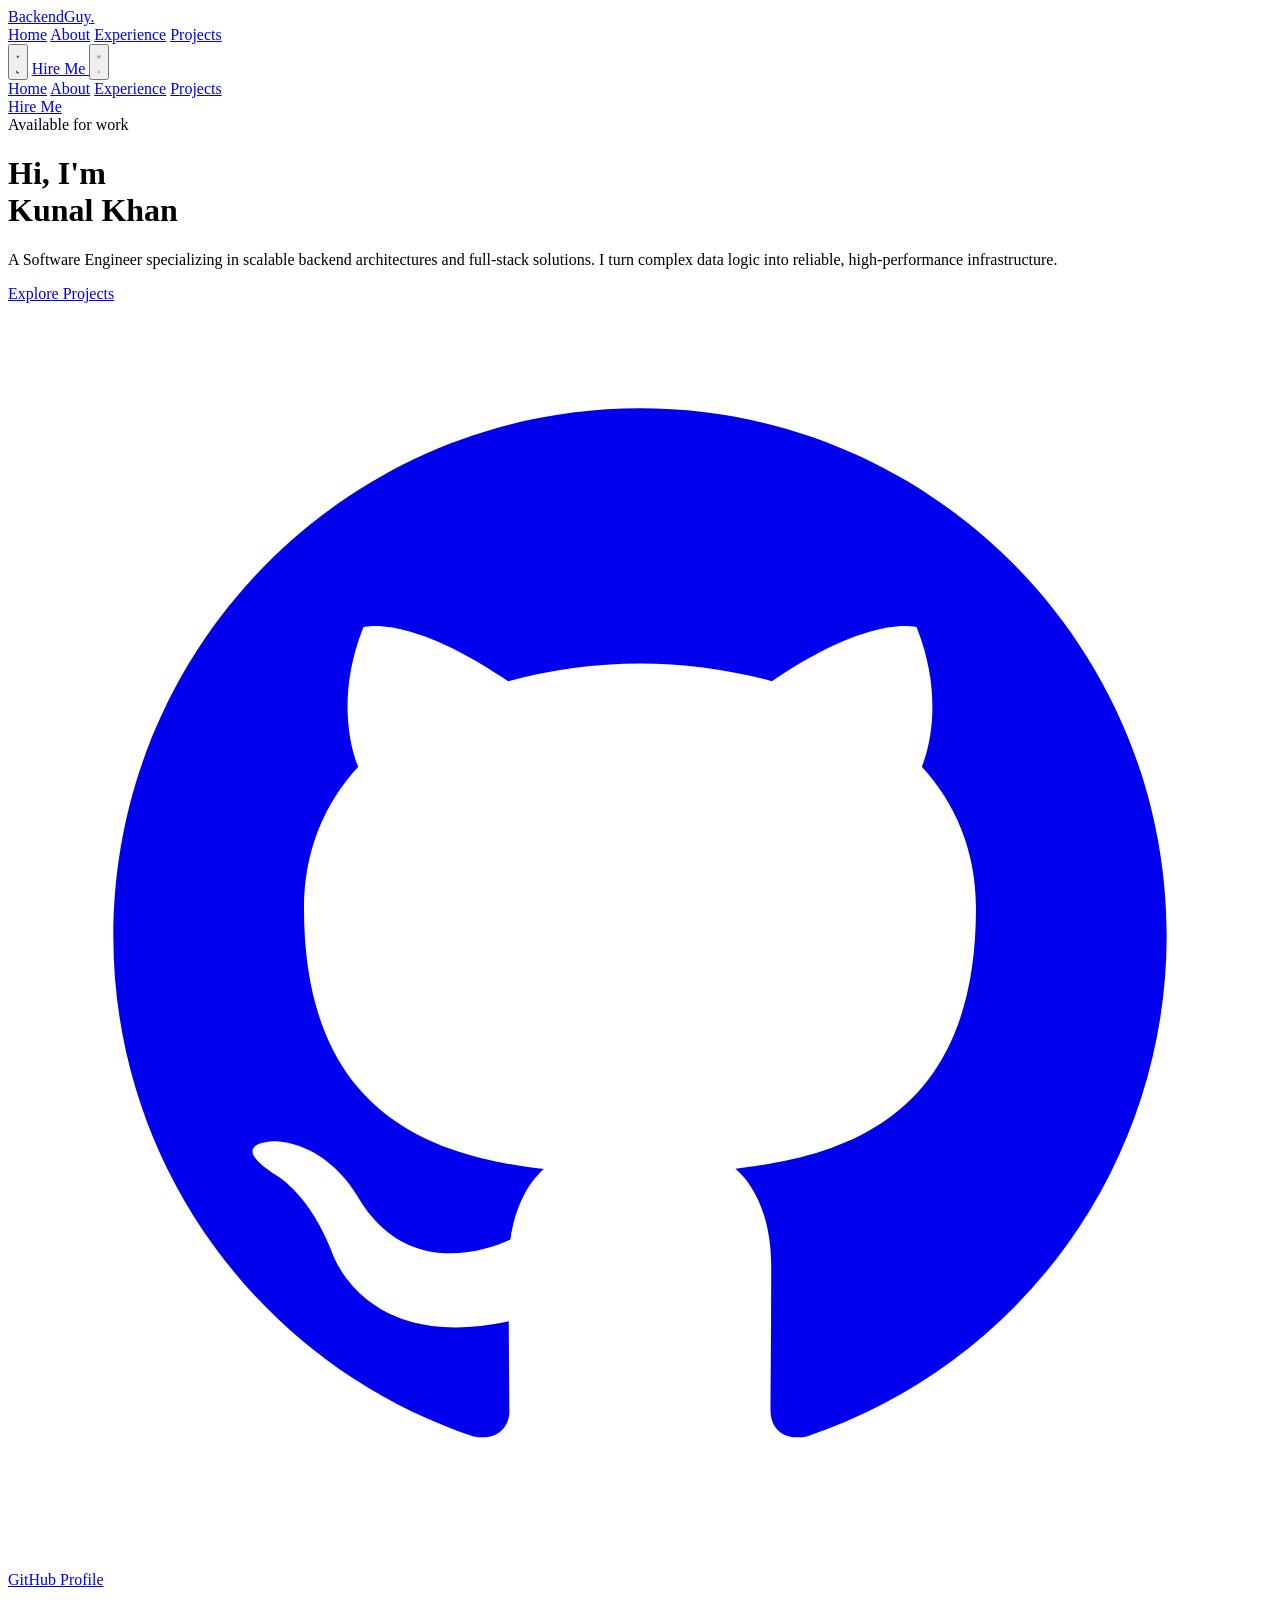
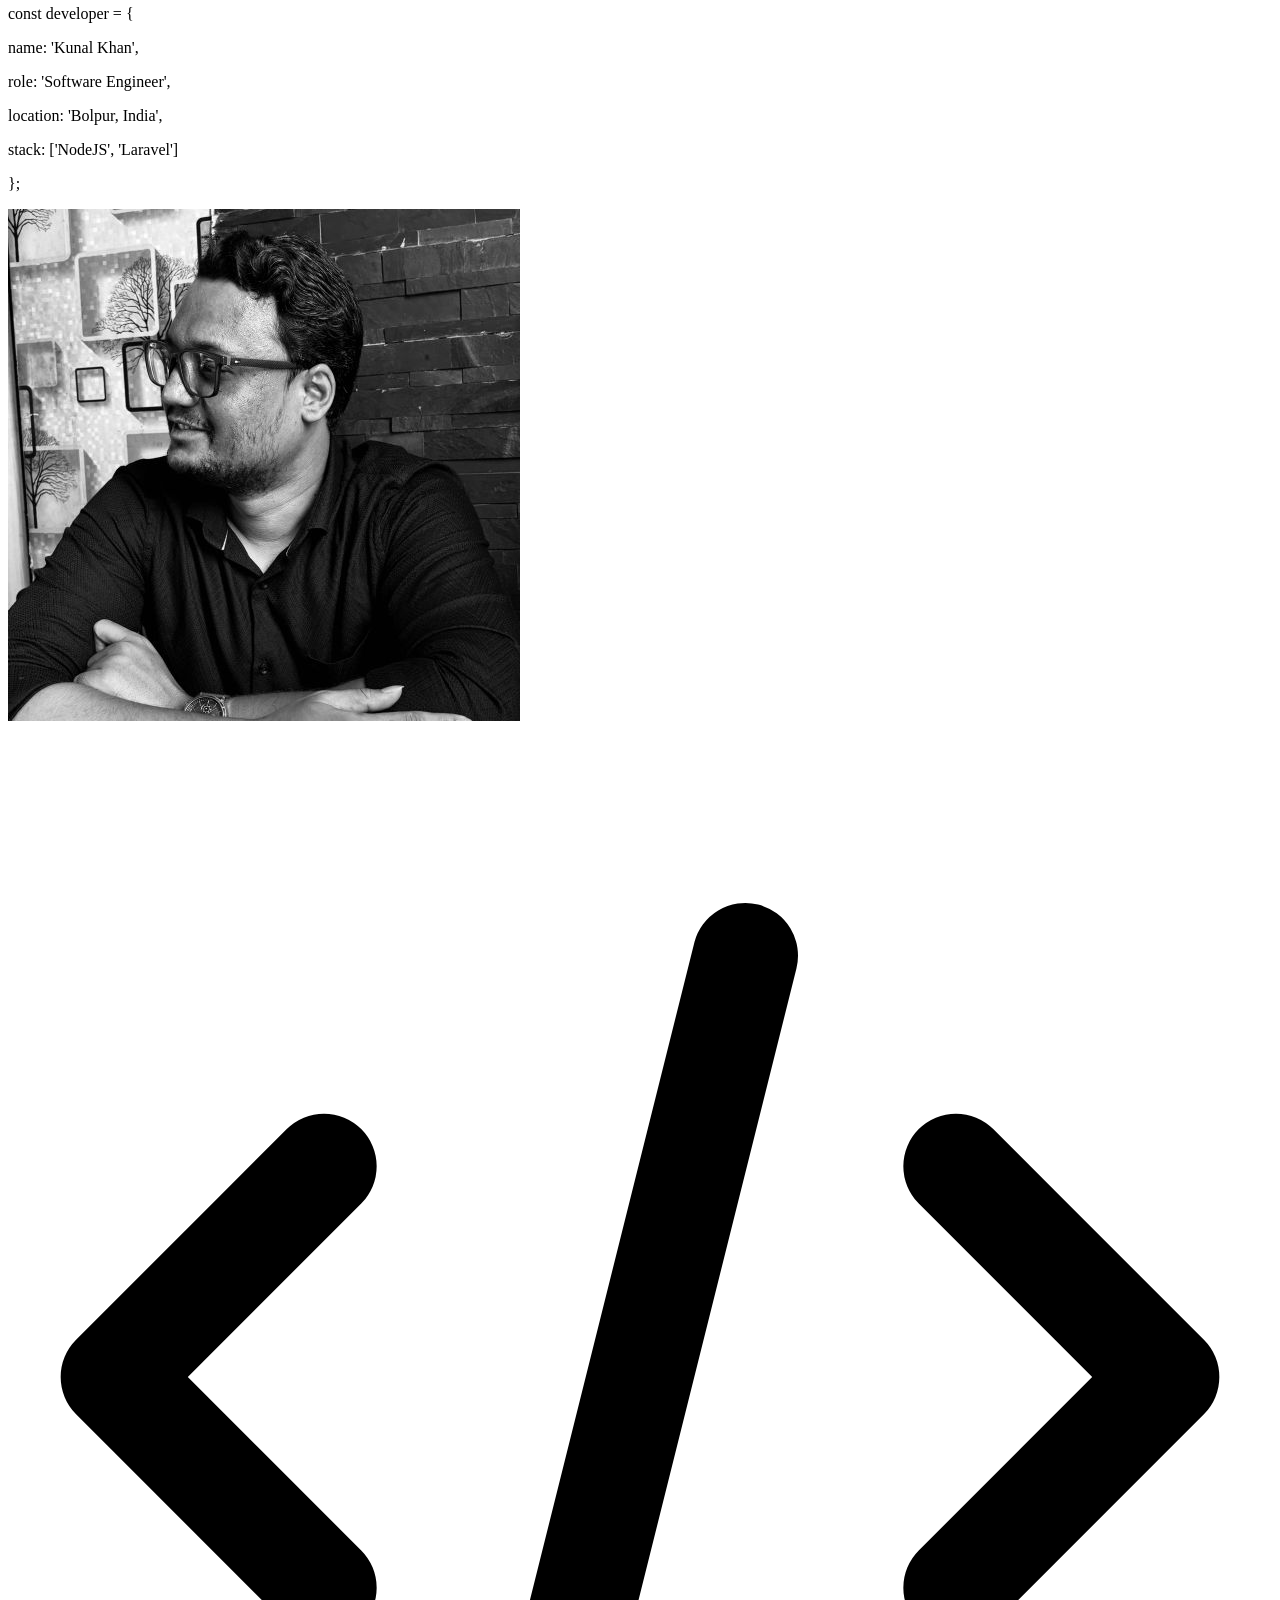
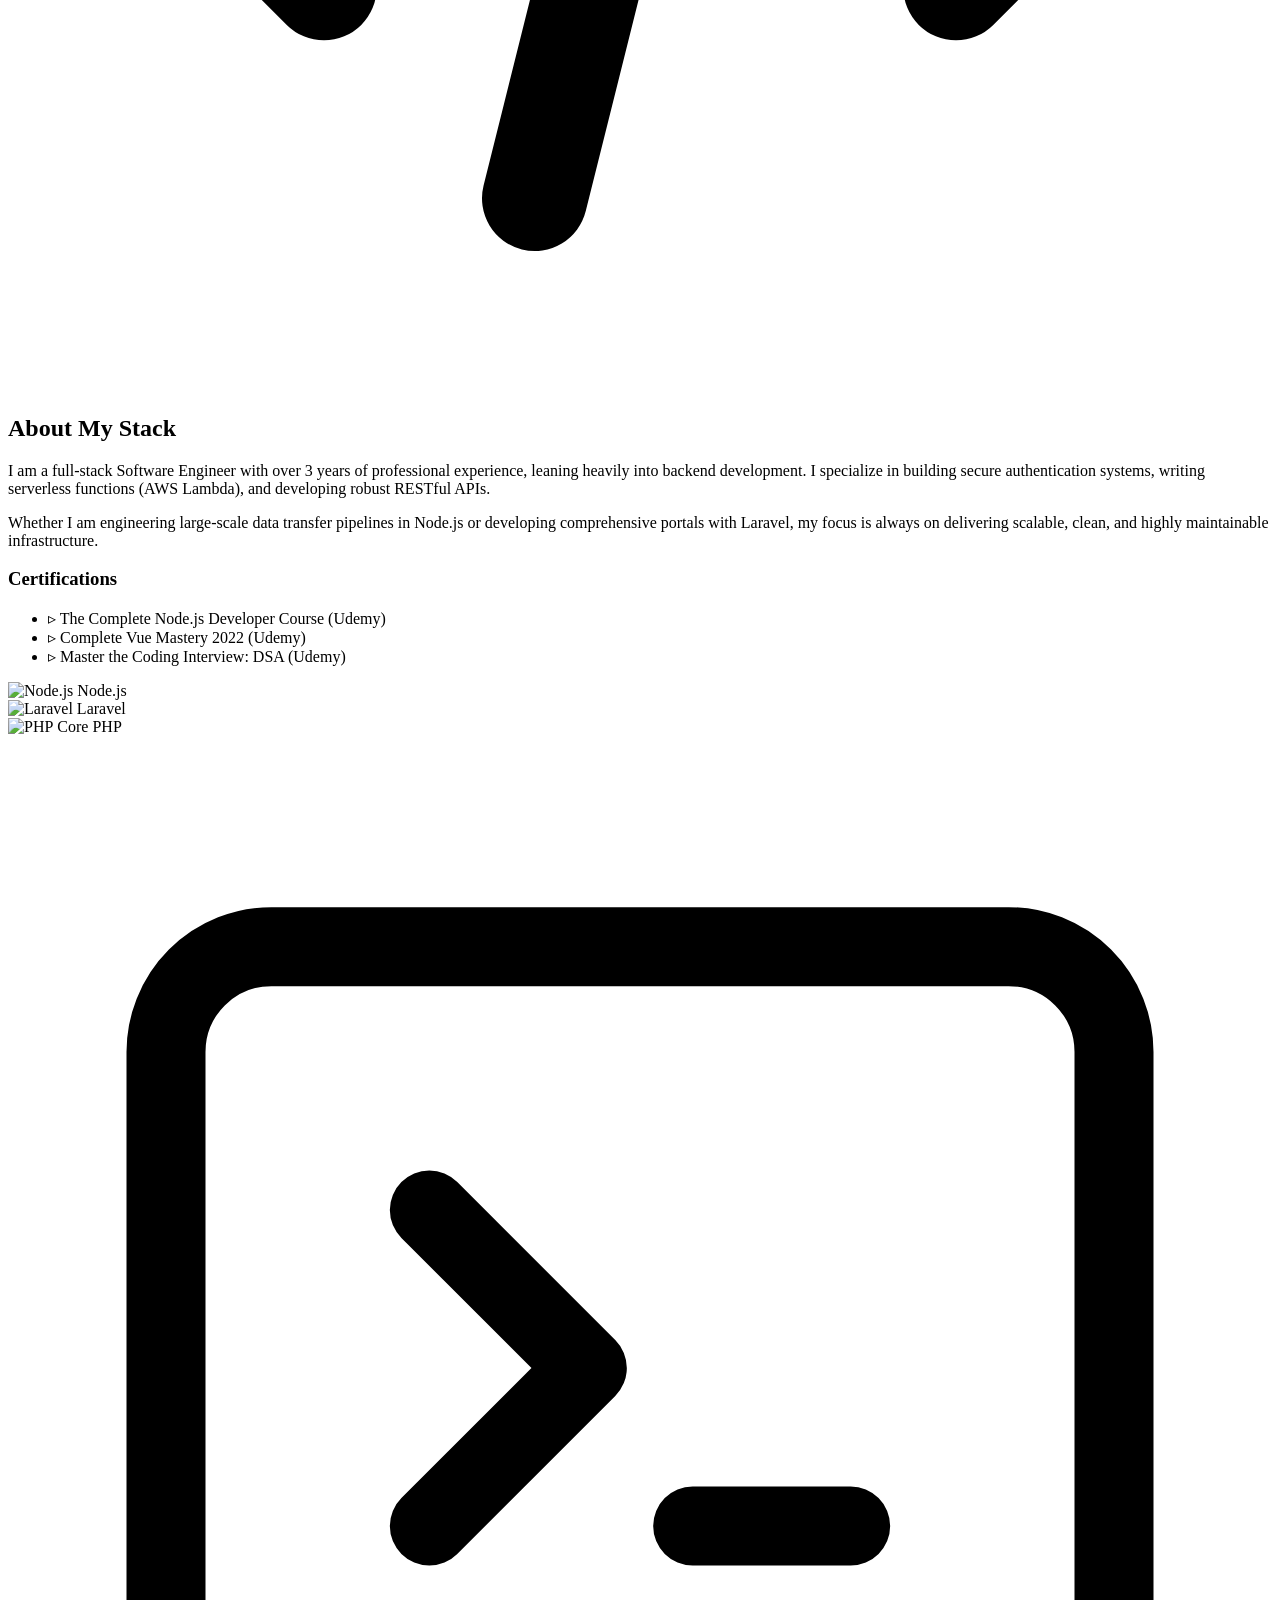
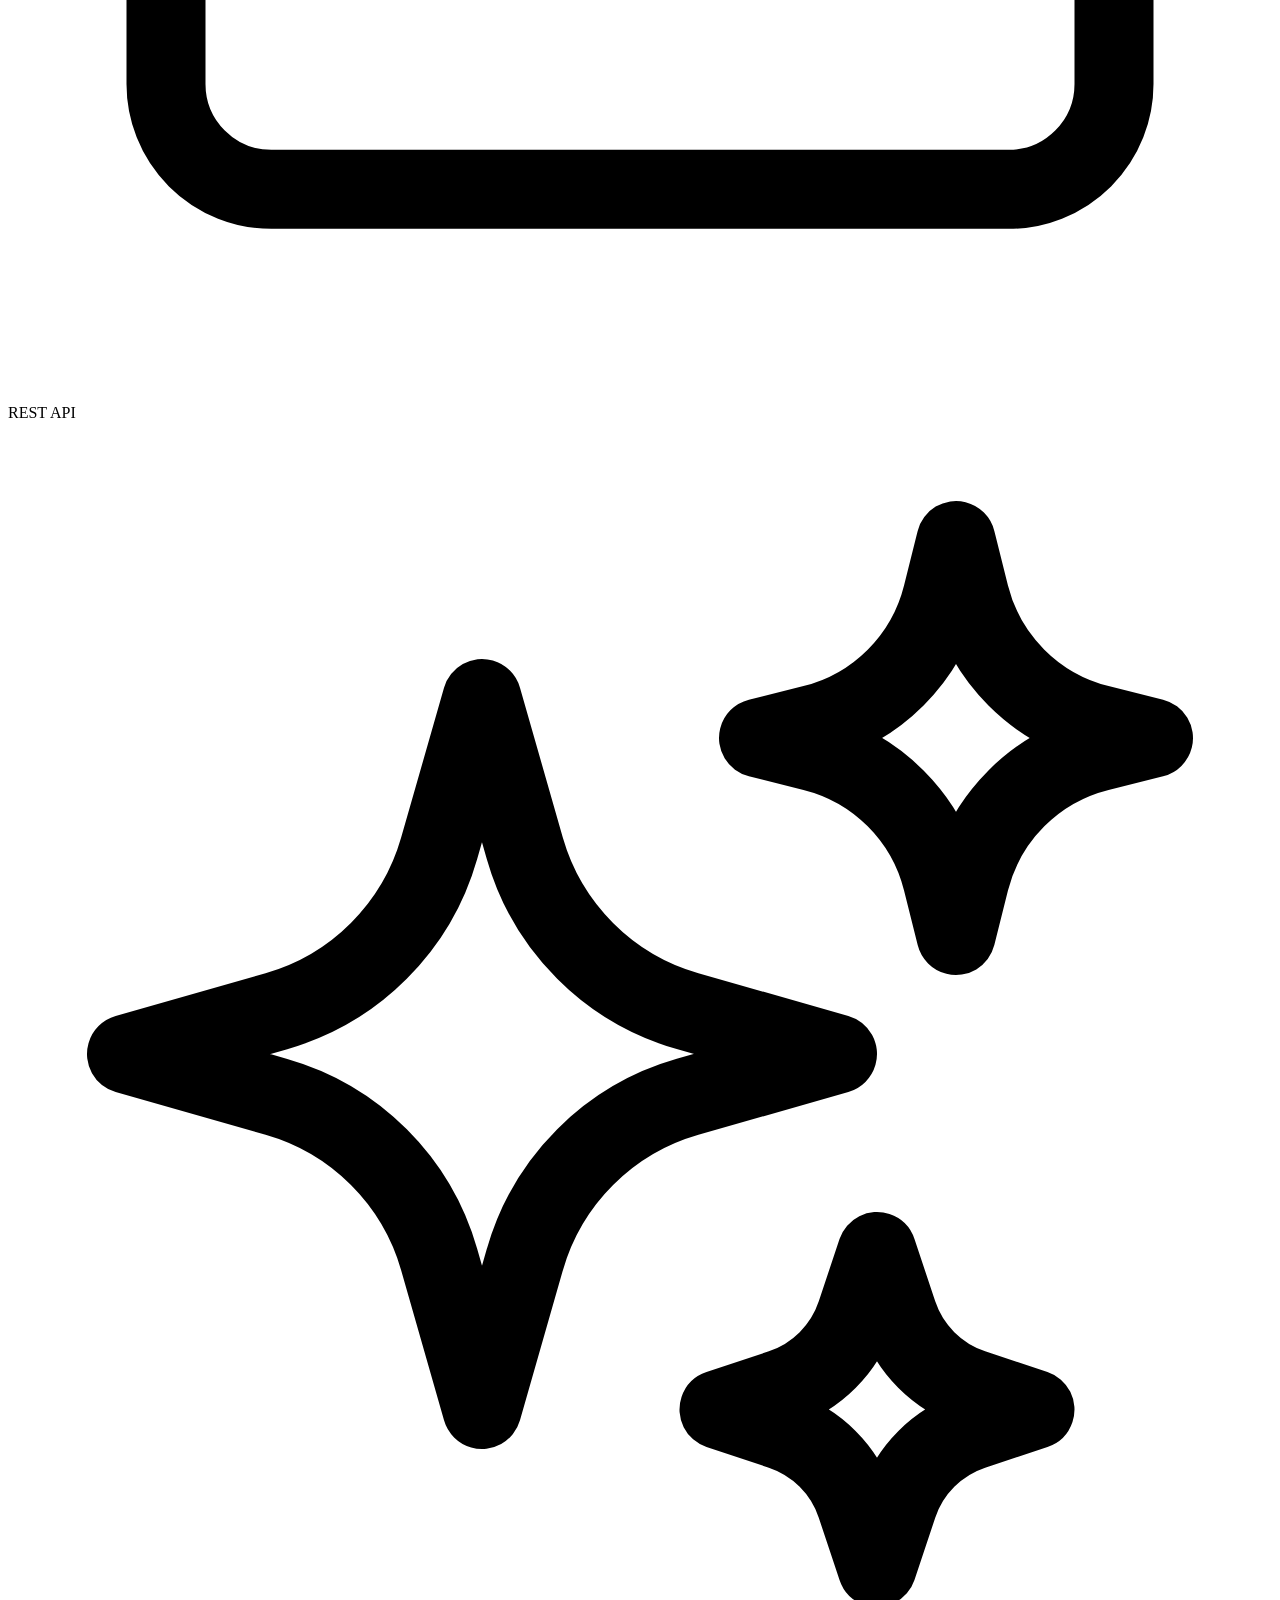
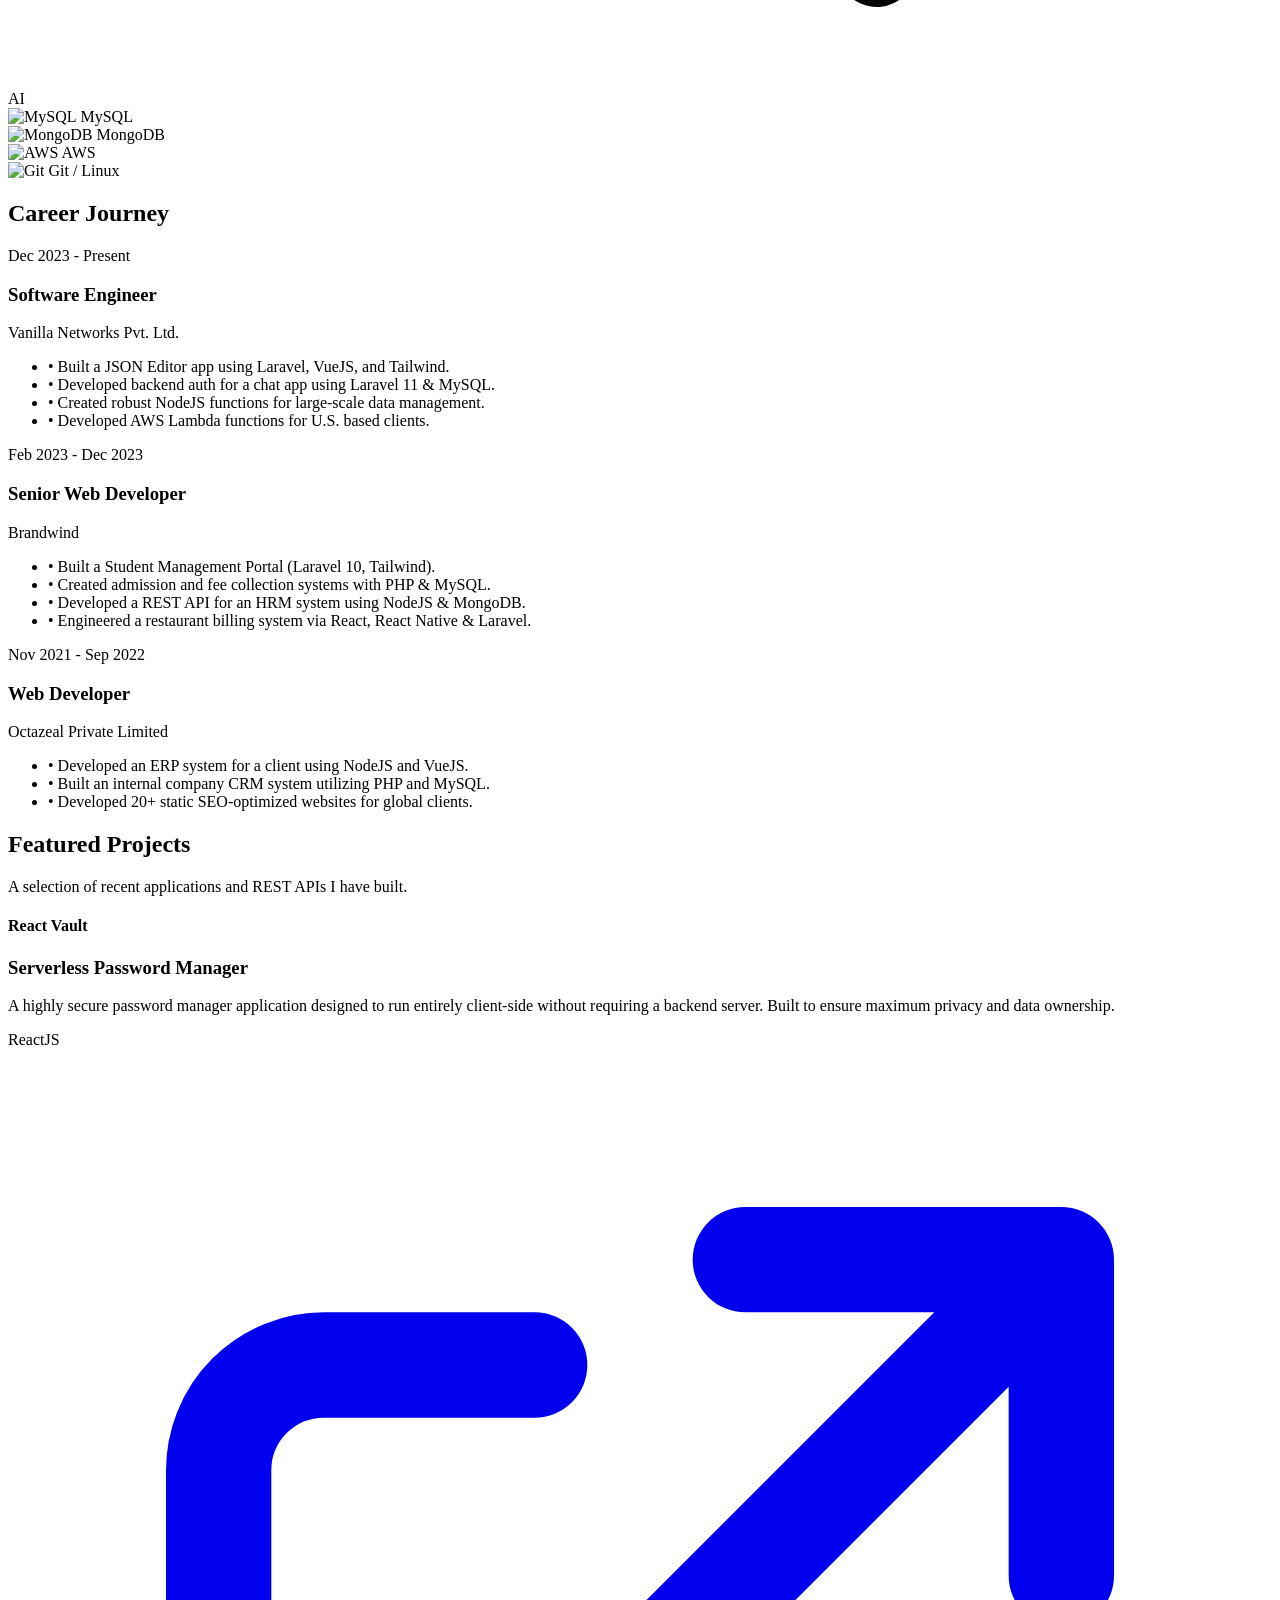
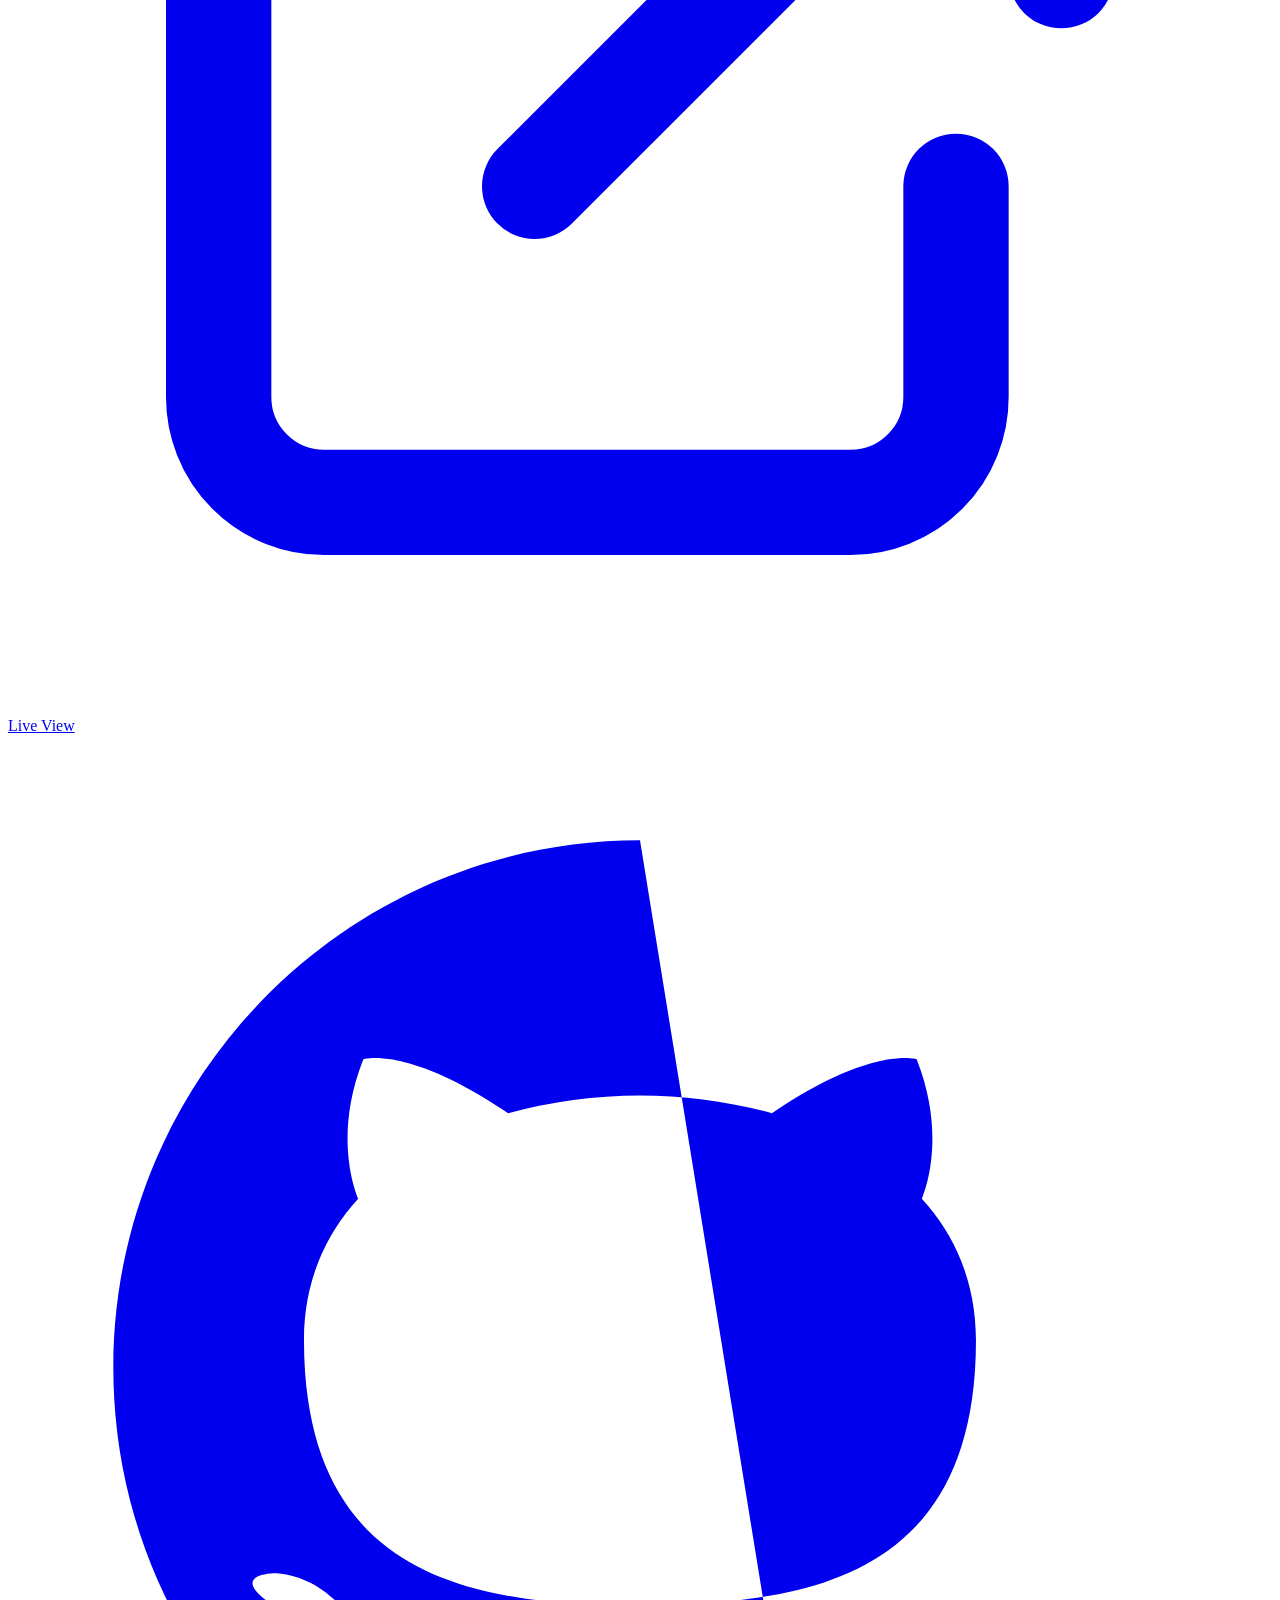
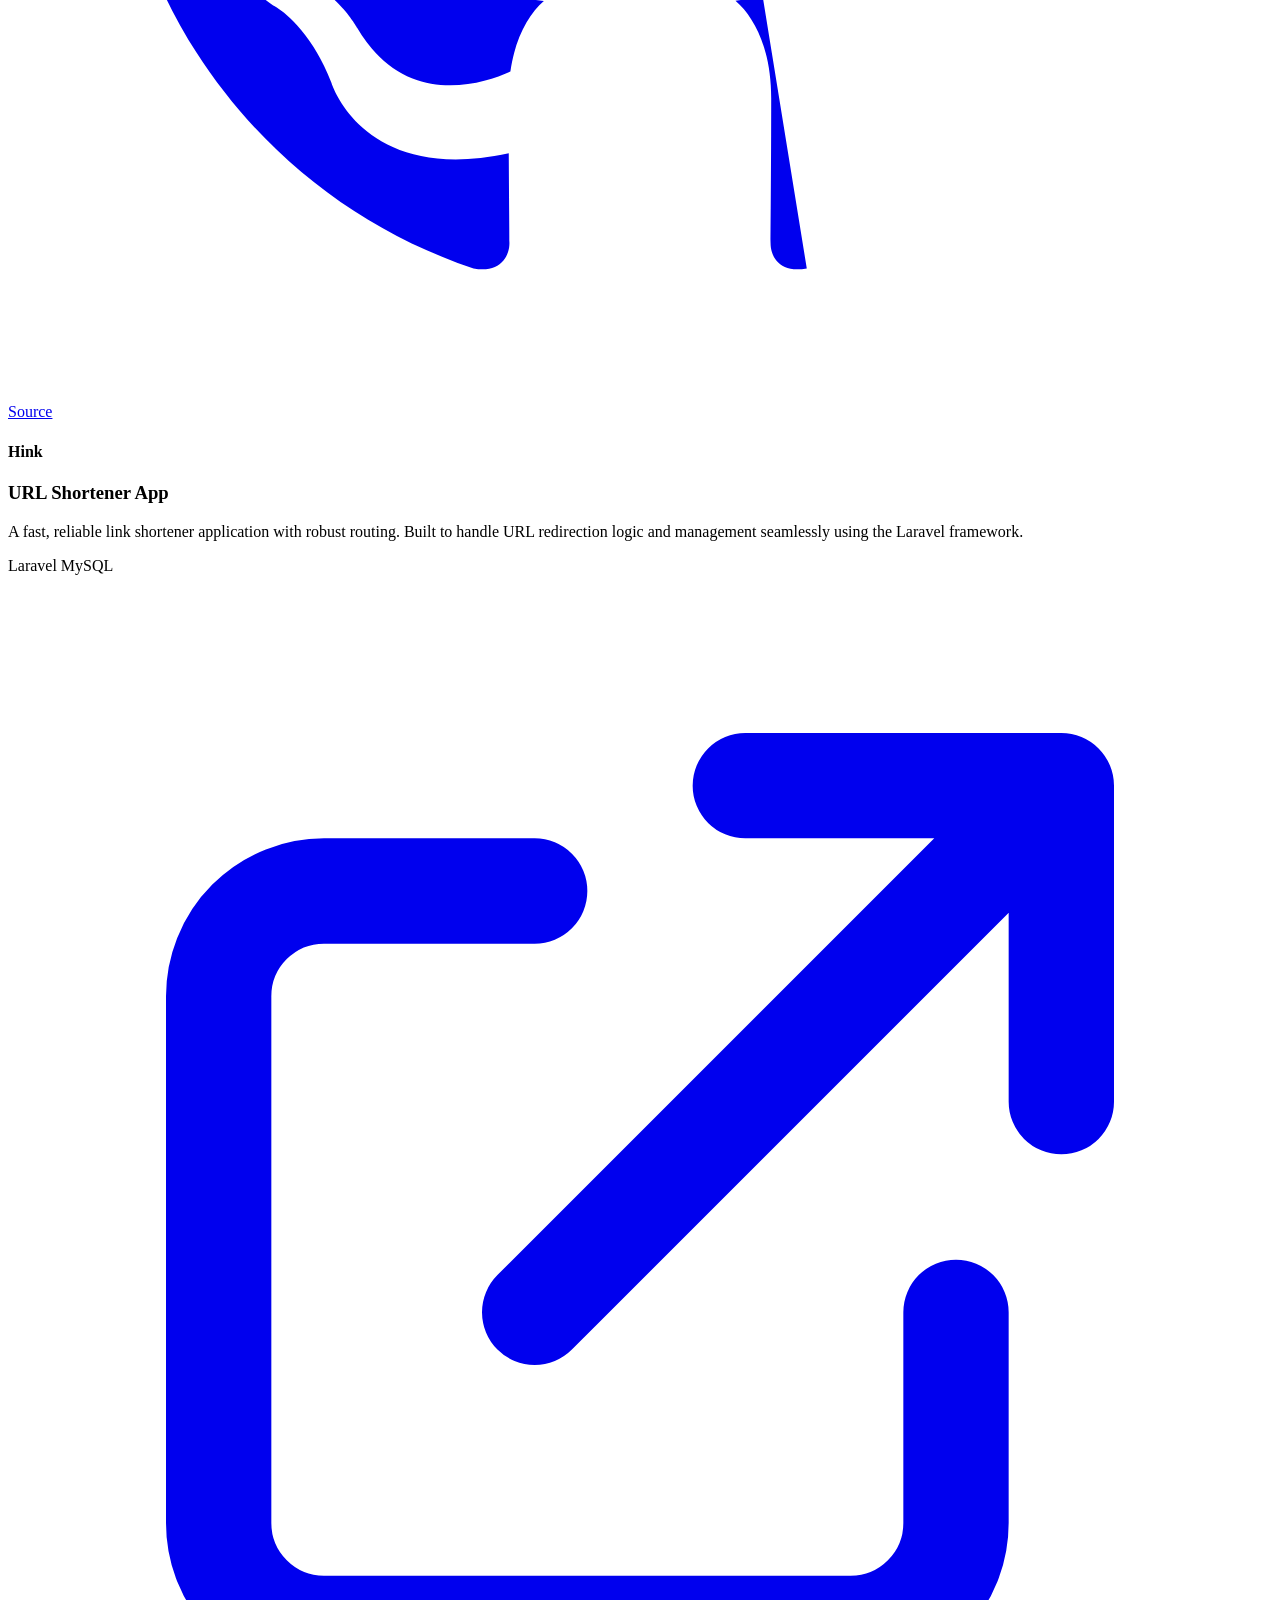
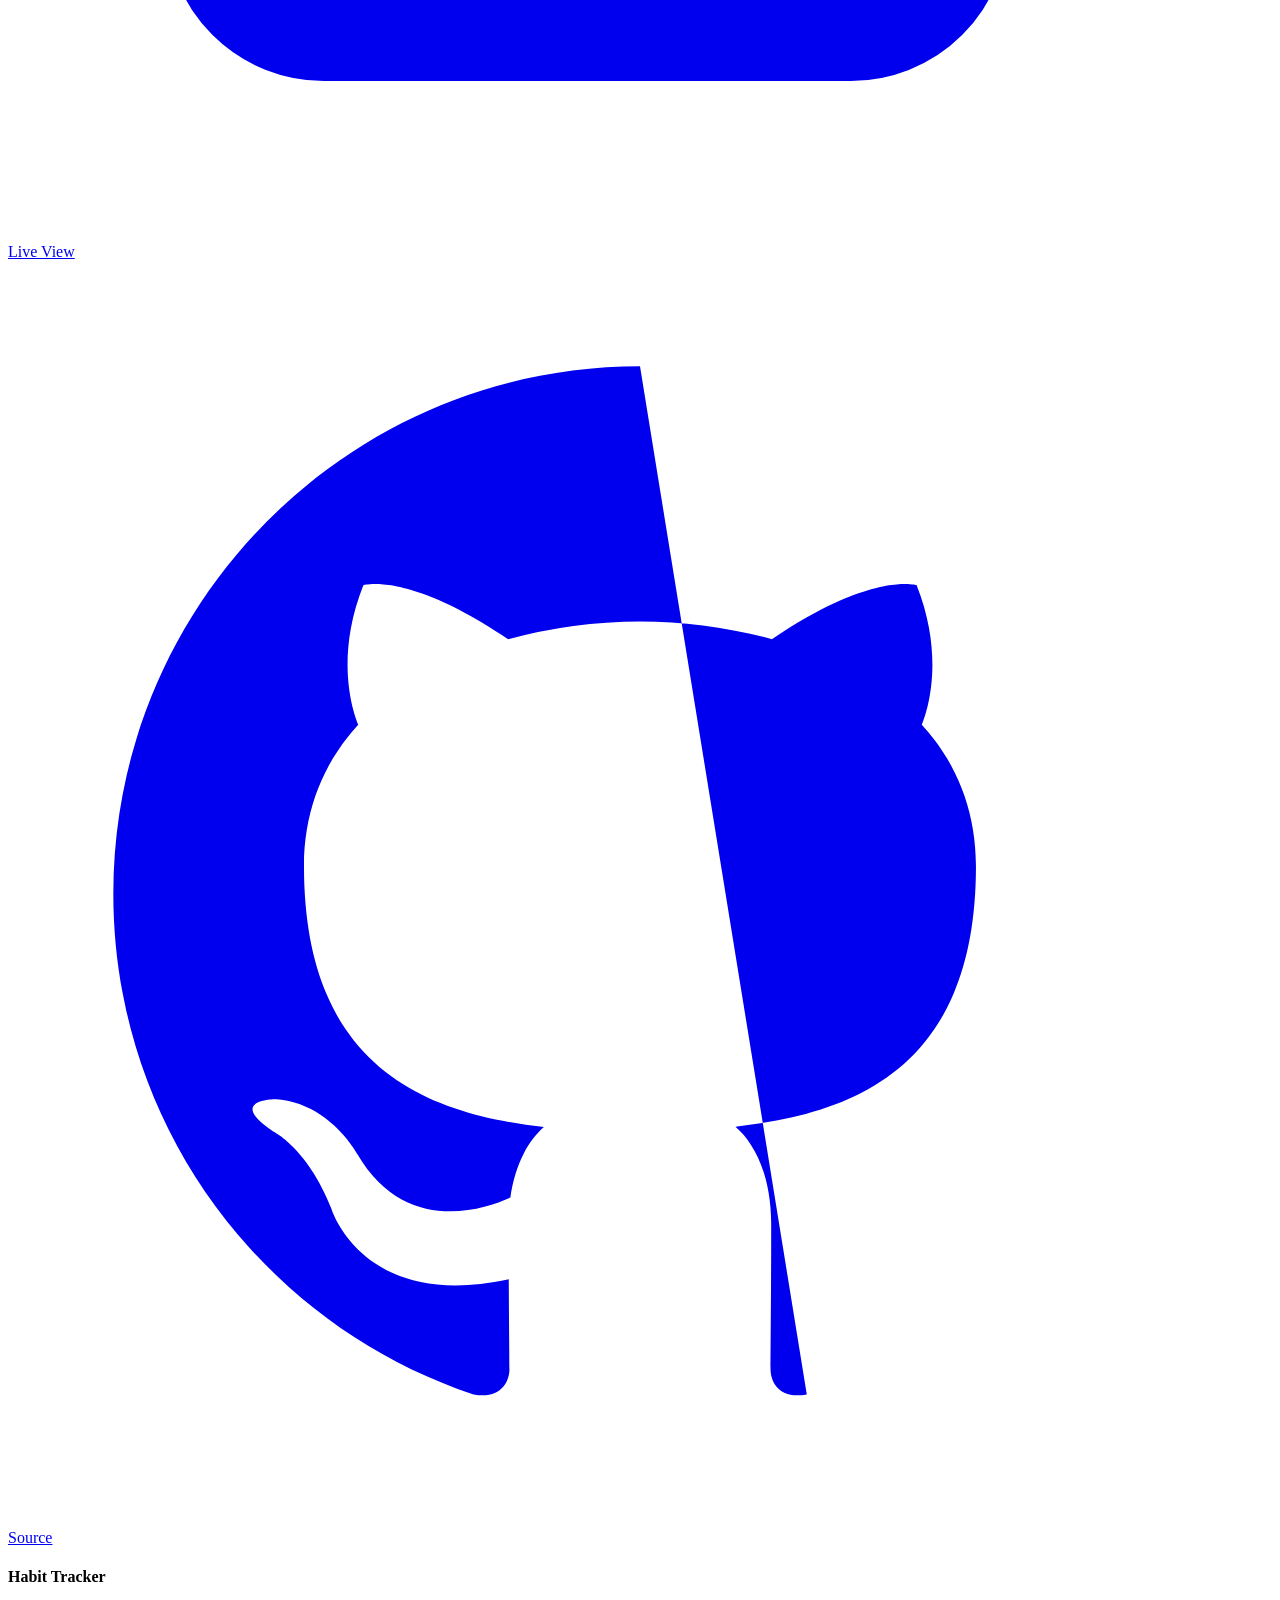
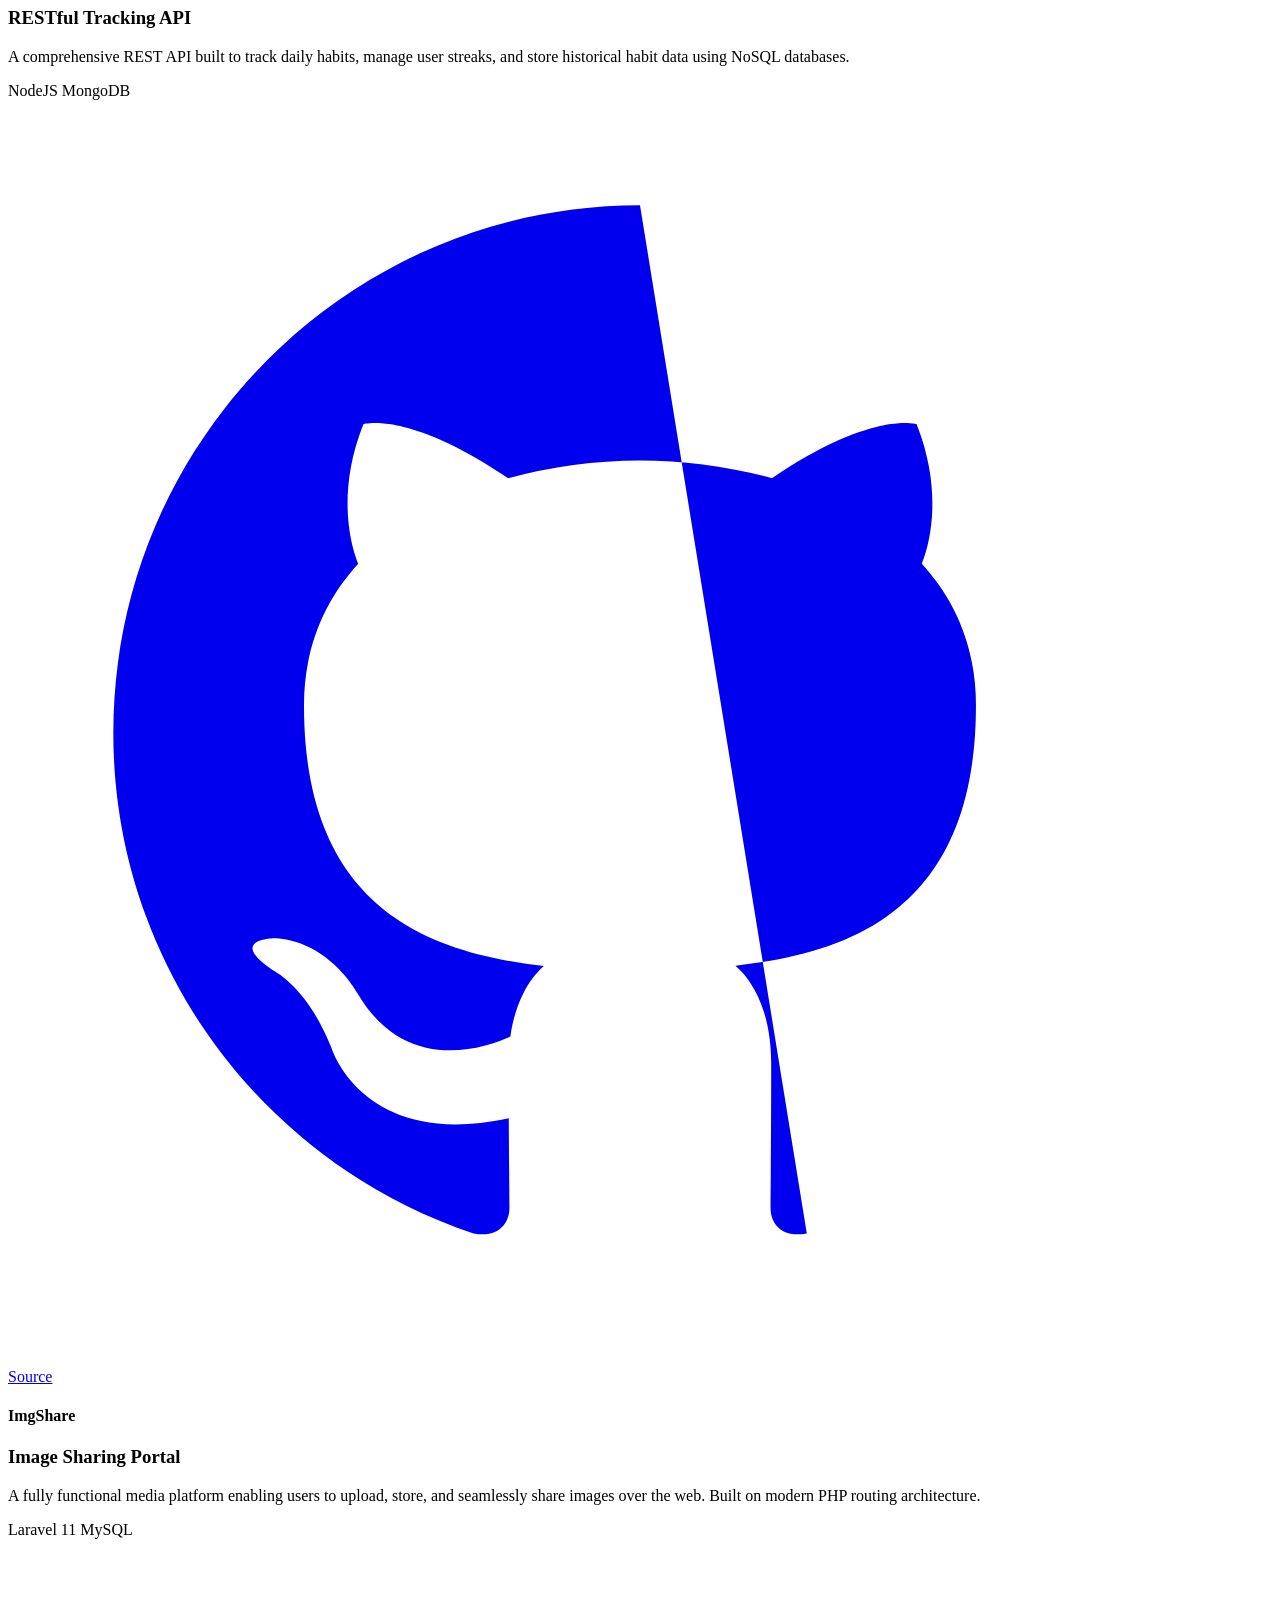
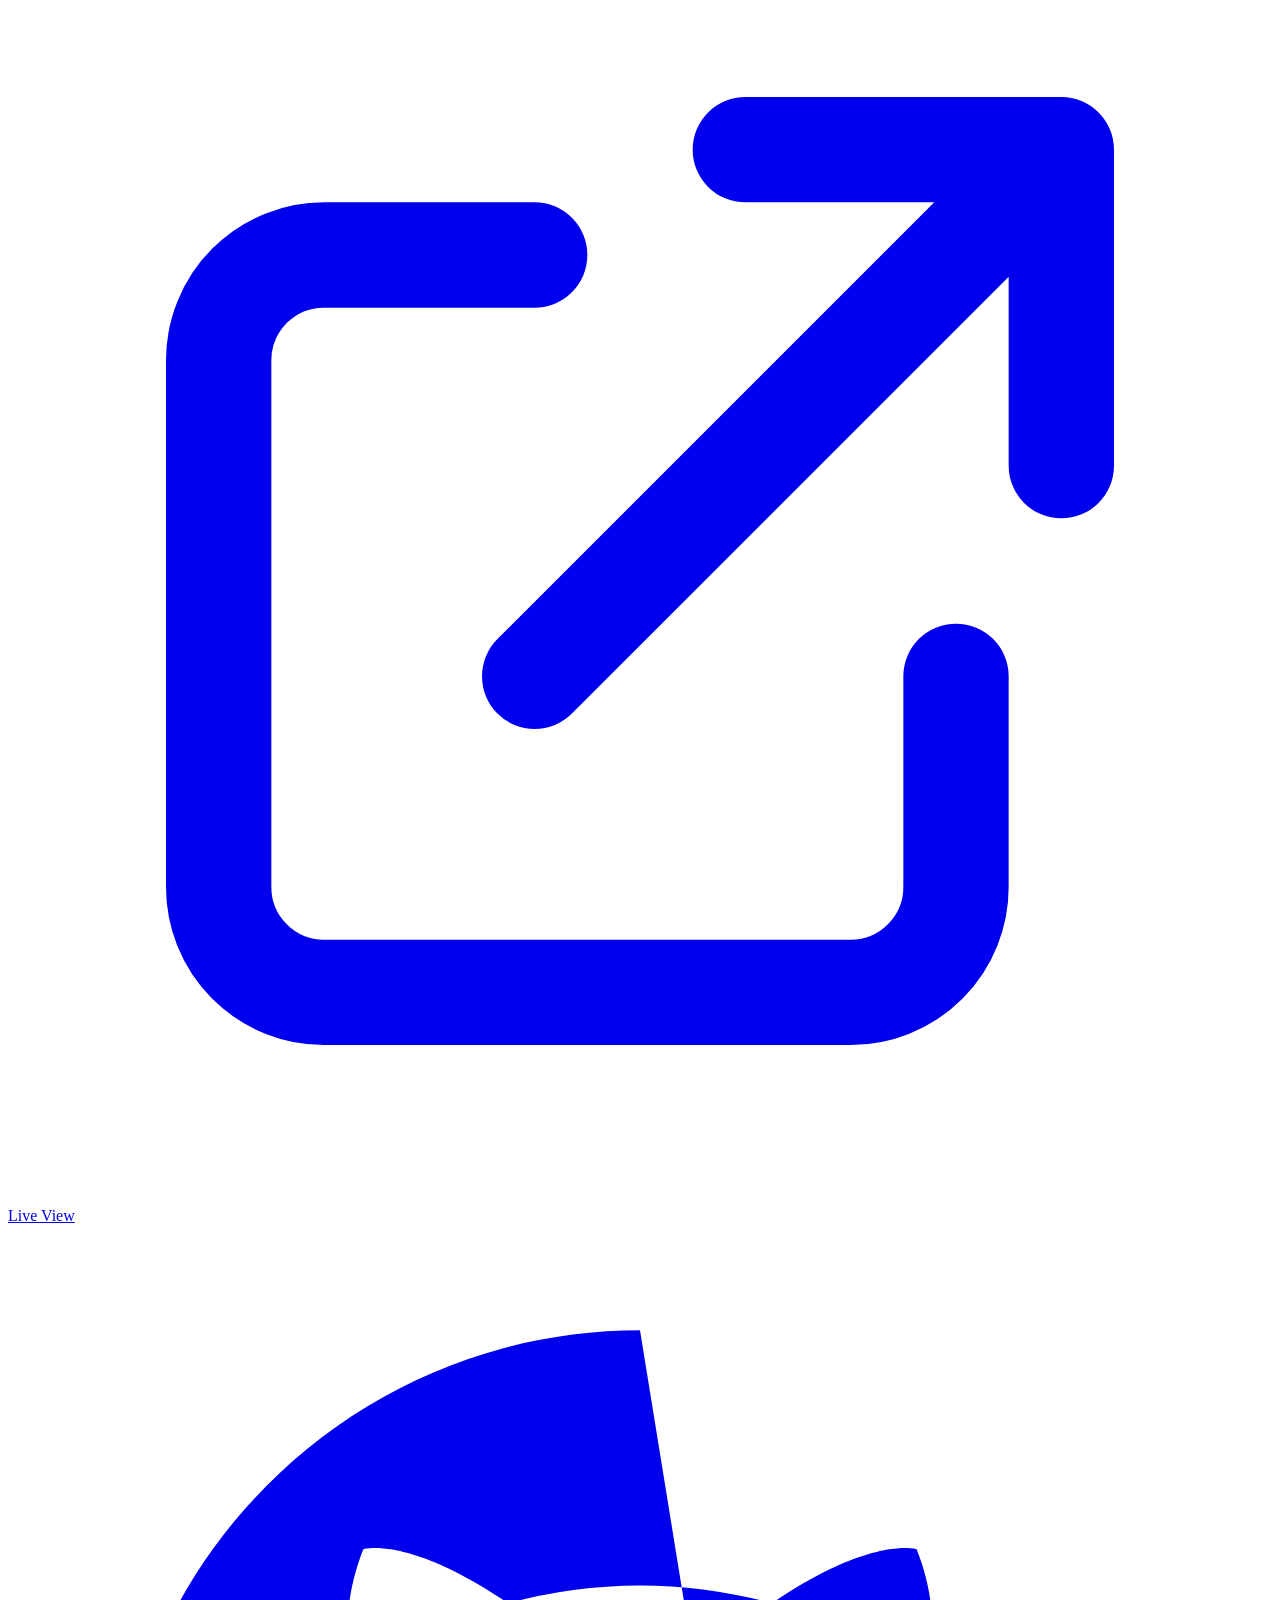
==== commit 2b773dbe: "Update name" ====
--- a/index.html
+++ b/index.html
@@ -3,8 +3,8 @@
 <head>
     <meta charset="UTF-8">
     <meta name="viewport" content="width=device-width, initial-scale=1.0">
-    <title>Kunal Ali Khan | Software Engineer & Backend Developer</title>
-    <meta name="description" content="Portfolio of Kunal Ali Khan, Software Engineer specializing in scalable backends with Laravel, Node.js, and APIs.">
+    <title>Kunal Khan | Software Engineer & Backend Developer</title>
+    <meta name="description" content="Portfolio of Kunal Khan, Software Engineer specializing in scalable backends with Laravel, Node.js, and APIs.">
     
     <!-- Google Fonts: Inter & JetBrains Mono for tech look -->
     <link href="https://fonts.googleapis.com/css2?family=Inter:wght@300;400;600;800&family=JetBrains+Mono:wght@400;700&display=swap" rel="stylesheet">
@@ -183,7 +183,7 @@
                         </div>
                         <div class="font-mono text-xs text-slate-600 dark:text-primary-400">
                             <p><span class="text-pink-600 dark:text-pink-500">const</span> <span class="text-blue-600 dark:text-blue-400">developer</span> = {</p>
-                            <p class="pl-4">name: <span class="text-green-600 dark:text-green-300">'Kunal Ali Khan'</span>,</p>
+                            <p class="pl-4">name: <span class="text-green-600 dark:text-green-300">'Kunal Khan'</span>,</p>
                             <p class="pl-4">role: <span class="text-green-600 dark:text-green-300">'Software Engineer'</span>,</p>
                             <p class="pl-4">location: <span class="text-green-600 dark:text-green-300">'Bolpur, India'</span>,</p>
                             <p class="pl-4">stack: [<span class="text-amber-500">'NodeJS'</span>, <span class="text-amber-500">'Laravel'</span>]</p>
@@ -506,7 +506,7 @@
     <footer class="py-10 bg-slate-50 dark:bg-slate-950 text-slate-500 dark:text-slate-400 text-center text-sm border-t border-slate-200 dark:border-slate-800 relative z-10 transition-colors duration-300">
         <div class="max-w-7xl mx-auto px-4 flex flex-col md:flex-row justify-between items-center gap-6">
             <div class="text-center md:text-left">
-                <p class="font-medium text-base mb-1">&copy; <span id="year"></span> Kunal Ali Khan.</p>
+                <p class="font-medium text-base mb-1">&copy; <span id="year"></span> Kunal Khan.</p>
                 <p class="text-xs">Software Engineer & Backend Developer | Bolpur, West Bengal</p>
             </div>
             <div class="flex flex-wrap justify-center gap-4 sm:space-x-6 sm:gap-0 mt-4 md:mt-0">
